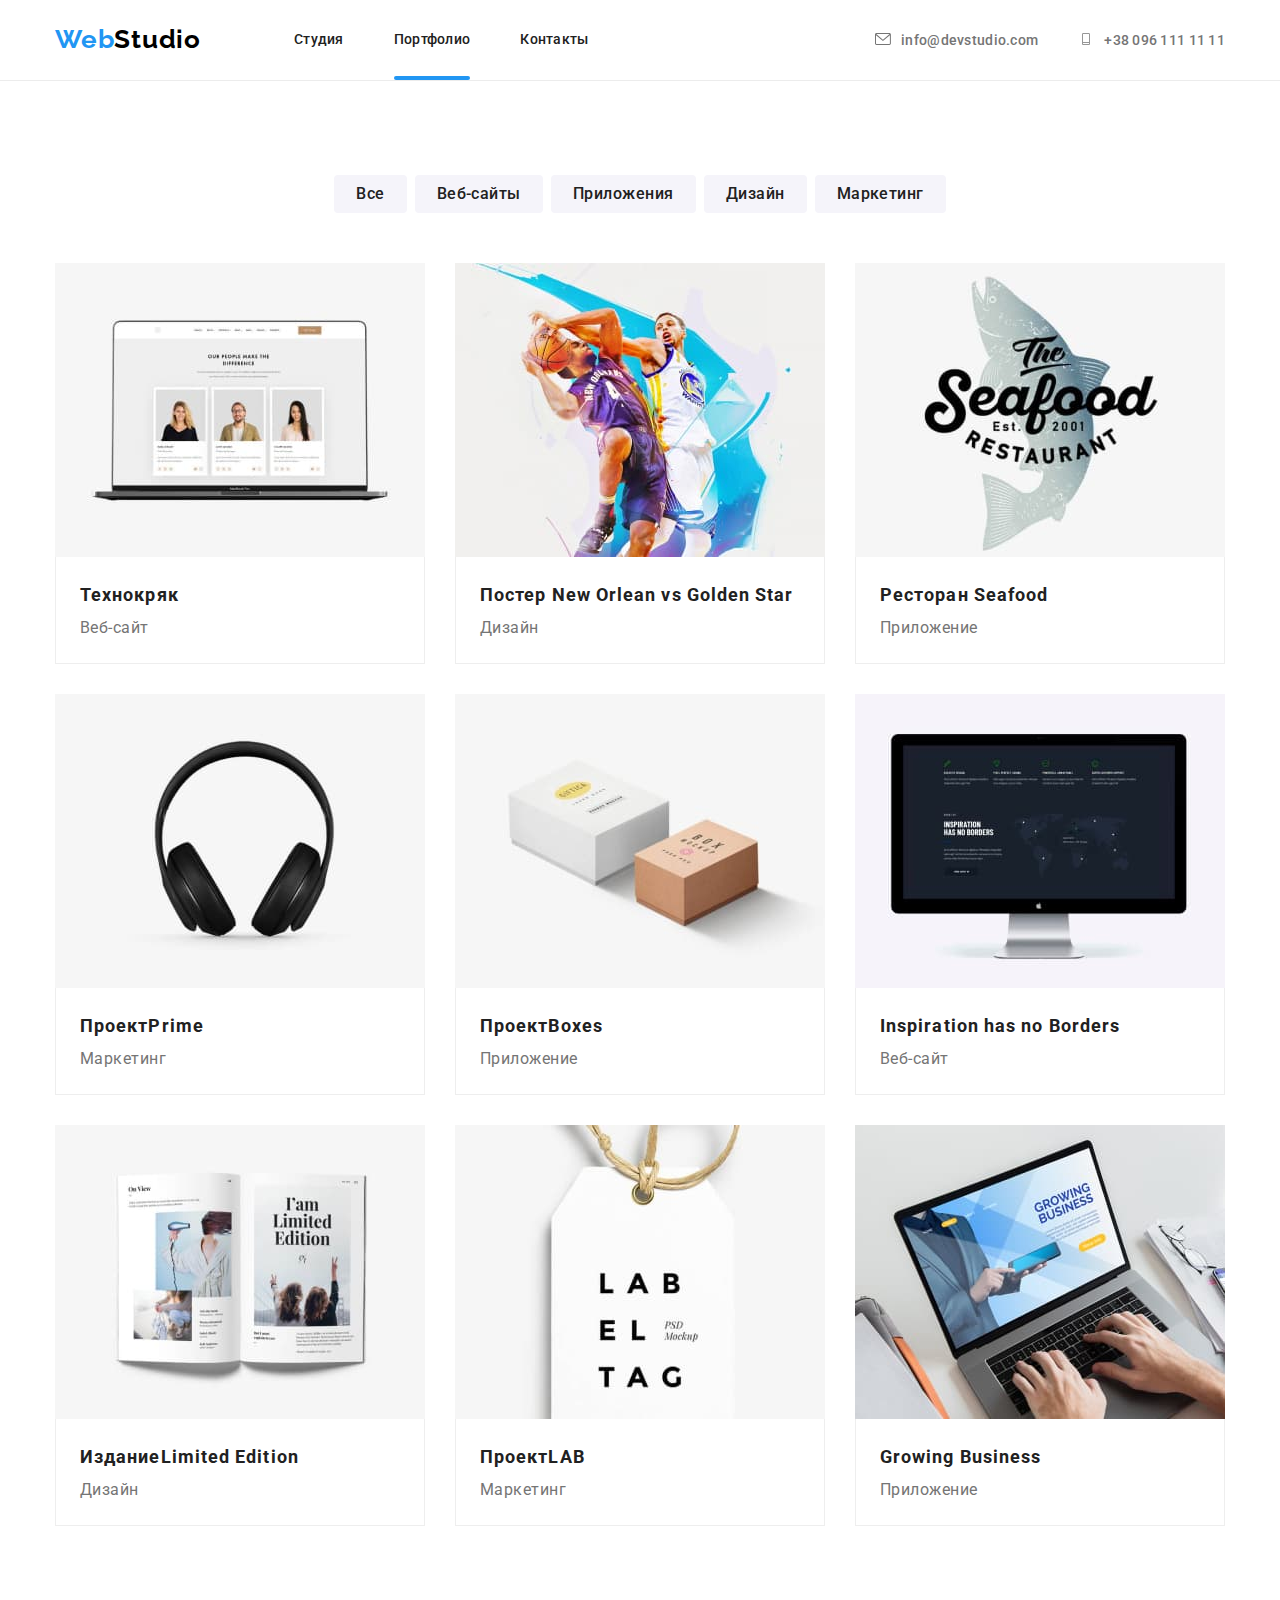
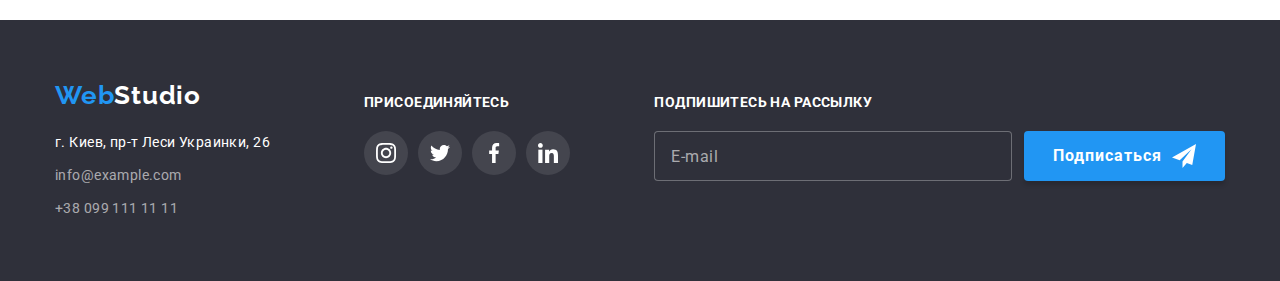
==== portfolio.html @ 61646935 "1" ====
<!DOCTYPE html>
<html lang="ru">

<head>
    <meta charset="UTF-8">
    <meta http-equiv="X-UA-Compatible" content="IE=edge">
    <meta name="viewport" content="width=device-width, initial-scale=1.0">
    <title>'portfolio'</title>
    <link rel="preconnect" href="https://fonts.googleapis.com">
    <link rel="preconnect" href="https://fonts.gstatic.com" crossorigin>
    <link
        href="https://fonts.googleapis.com/css2?family=Raleway:wght@700&family=Roboto:wght@400;500;700;900&display=swap"
        rel="stylesheet">
    <link rel="stylesheet" href="https://cdn.jsdelivr.net/npm/modern-normalize@1.1.0/modern-normalize.min.css">
    <link rel="stylesheet" href="./css/styles.css">
</head>

<body>
<header class="page-header ">
    <!-- верхняя строка навигации -->
    <div class="container page-header-container">
        <a class="link-logo link" href="index.html" lang="en">Web<span class="logo-part-theme-light">Studio</span>
        </a>

        <nav class="site-nav">
            <ul class="menu list">
                <li class="menu-item">
                    <a class="menu-link link" href="index.html">Студия</a>
                </li>
                <li class="menu-item portfolio">
                    <a class="menu-link link" href="portfolio.html">Портфолио</a>
                </li>
                <li class="menu-item">
                    <a class="menu-link link" href="#kontakt">Контакты</a>
                </li>

            </ul>
        </nav>

        <ul class="mail-tel list">
            <li class="mail-item">

                <a class="mail-link link" href="mailto:info@devstudio.com">
                    <svg class="mail-list_icon" width="16" height="12">
                        <use href="./image/vector/header/header_icons.svg#icon-mail">

                        </use>
                    </svg>info@devstudio.com
                </a>
            </li>
            <li class="tel-item">
                <a class="tel-link link" href="tel:+380961111111">
                    <svg class="tel-list_icon" width="16" height="12">
                        <use href="./image/vector/header/header_icons.svg#icon-tel">

                        </use>
                    </svg>+38 096 111 11 11

                </a>
            </li>
        </ul>
    </div>

</header>

<main>

    <section class="portfolio-uslugi">
        <div class="container">
            <h2 class="uslugi-text" hidden>Наши услуги</h2>

            <ul class="button-list list">
                <li class="button-item item">
                    <button class="portfolio-button" type="button">Все </button>
                </li>
                <li class="button-item item">
                    <button class="portfolio-button" type="button">Веб-сайты </button>
                </li>
                <li class="button-item item">
                    <button class="portfolio-button" type="button">Приложения </button>
                </li>
                <li class="button-item item">
                    <button class="portfolio-button" type="button">Дизайн </button>
                </li>
                <li class="button-item item">
                    <button class="portfolio-button" type="button">Маркетинг </button>
                </li>
            </ul>

            <ul class="uslugi-list list">
                <li class="uslugi-item item">
                    <div class="uslugi-box-bg">
                        <a href="#" class="uslugi-link link">
                            <div class="uslugi-box-overlay">
                                <img src="./image/projects/project1.jpg" alt="услуга-1" width="370" height="294" />
                            
                                <p class="uslugi-overlay">Ресурс предлагает комплексные предложения
                                    с разным уровнем функционала и сервисов. Все это позволит
                                    посетителю получить исчерпывающие сведения о компании или частном лице</p>
                            </div>
                            
                            <div class="uslugi-box">
                                <h3 class="uslugi-naime">Технокряк</h3>
                                <p class="uslugi-p">Веб-сайт</p>
                            </div>
                        </a>
                        
                    </div>
                </li>
                <li class="uslugi-item item">
                    <div class="uslugi-box-bg">
                        <a href="#" class="uslugi-link link">
                            <div class="uslugi-box-overlay">
                                <img src="./image/projects/project2.jpg" alt="услуга-2" width="370" height="294" />
                                <p class="uslugi-overlay">Ресурс предлагает комплексные предложения
                                    с разным уровнем функционала и сервисов. Все это позволит
                                    посетителю получить исчерпывающие сведения о компании или частном лице</p>
                            </div>
                            <div class="uslugi-box">
                                <h3 class="uslugi-naime">Постер <span lang="en">New Orlean vs Golden Star</span></h3>
                                <p class="uslugi-p">Дизайн</p>
                            </div>
                        </a>
                        
                    </div>
                </li>
                <li class="uslugi-item item">
                    <div class="uslugi-box-bg">
                        <a href="#" class="uslugi-link link">
                            <div class="uslugi-box-overlay">
                                <img src="./image/projects/project3.jpg" alt="услуга-3" width="370" height="294" />
                                <p class="uslugi-overlay">Ресурс предлагает комплексные предложения
                                    с разным уровнем функционала и сервисов. Все это позволит
                                    посетителю получить исчерпывающие сведения о компании или частном лице</p>
                            </div>
                            
                            <div class="uslugi-box">
                                <h3 class="uslugi-naime">Ресторан <span lang="en">Seafood</span></h3>
                                <p class="uslugi-p">Приложение</p>
                            </div>
                        </a>
                        
                    </div>
                    
                </li>
                <li class="uslugi-item item">
                    <div class="uslugi-box-bg">
                        <a href="#" class="uslugi-link link">
                            <div class="uslugi-box-overlay">
                                <img src="./image/projects/project4.jpg" alt="услуга-4" width="370" height="294" />
                                <p class="uslugi-overlay">Ресурс предлагает комплексные предложения
                                    с разным уровнем функционала и сервисов. Все это позволит
                                    посетителю получить исчерпывающие сведения о компании или частном лице</p>
                            </div>
                            
                            <div class="uslugi-box">
                                <h3 class="uslugi-naime">Проект<span lang="en">Prime</span></h3>
                                <p class="uslugi-p">Маркетинг</p>
                            </div>
                        </a>
                        
                    </div>
                    
                </li>
                <li class="uslugi-item item">
                    <div class="uslugi-box-bg">
                        <a href="#" class="uslugi-link link">
                            <div class="uslugi-box-overlay">
                                <img src="./image/projects/project5.jpg" alt="услуга-5" width="370" height="294" />
                                <p class="uslugi-overlay">Ресурс предлагает комплексные предложения
                                    с разным уровнем функционала и сервисов. Все это позволит
                                    посетителю получить исчерпывающие сведения о компании или частном лице</p>
                            </div>
                            
                            <div class="uslugi-box">
                                <h3 class="uslugi-naime">Проект<span lang="en">Boxes</span></h3>
                                <p class="uslugi-p">Приложение</p>
                            </div>
                        </a>
                        
                    </div>
                </li>
                <li class="uslugi-item item">
                    <div class="uslugi-box-bg">
                        <a href="#" class="uslugi-link link">
                            <div class="uslugi-box-overlay">
                                <img src="./image/projects/project6.jpg" alt="услуга-6" width="370" height="294" />
                                <p class="uslugi-overlay">Ресурс предлагает комплексные предложения
                                    с разным уровнем функционала и сервисов. Все это позволит
                                    посетителю получить исчерпывающие сведения о компании или частном лице</p>
                            </div>
                            
                            <div class="uslugi-box">
                                <h3 class="uslugi-naime" lang="en">Inspiration has no Borders</h3>
                                <p class="uslugi-p">Веб-сайт</p>
                            </div>
                        </a>
                        
                    </div>
                </li>
                <li class="uslugi-item item">
                    <div class="uslugi-box-bg">
                        <a href="#" class="uslugi-link link">
                            <div class="uslugi-box-overlay">
                                <img src="./image/projects/project7.jpg" alt="услуга-7" width="370" height="294" />
                                <p class="uslugi-overlay">Ресурс предлагает комплексные предложения
                                    с разным уровнем функционала и сервисов. Все это позволит
                                    посетителю получить исчерпывающие сведения о компании или частном лице</p>
                            </div>
                            
                            <div class="uslugi-box">
                                <h3 class="uslugi-naime">Издание<span lang="en">Limited Edition</span></h3>
                                <p class="uslugi-p">Дизайн</p>
                            </div>
                        </a>
                       
                    </div>
                </li>
                <li class="uslugi-item item">
                    <div class="uslugi-box-bg">
                        <a href="#" class="uslugi-link link">
                            <div class="uslugi-box-overlay">
                                <img src="./image/projects/project8.jpg" alt="услуга-8" width="370" height="294" />
                                <p class="uslugi-overlay">Ресурс предлагает комплексные предложения
                                    с разным уровнем функционала и сервисов. Все это позволит
                                    посетителю получить исчерпывающие сведения о компании или частном лице</p>
                            </div>
                            
                            <div class="uslugi-box">
                                <h3 class="uslugi-naime">Проект<span lang="en">LAB</span></h3>
                                <p class="uslugi-p">Маркетинг</p>
                            </div>
                        </a>
                       
                    </div>
                </li>
                <li class="uslugi-item item">
                    <div class="uslugi-box-bg">
                        <a href="#" class="uslugi-link link">
                            <div class="uslugi-box-overlay">
                                <img src="./image/projects/project9.jpg" alt="услуга-9" width="370" height="294" />
                                <p class="uslugi-overlay">Ресурс предлагает комплексные предложения
                                    с разным уровнем функционала и сервисов. Все это позволит
                                    посетителю получить исчерпывающие сведения о компании или частном лице</p>
                            </div>
                            
                            <div class="uslugi-box">
                                <h3 class="uslugi-naime" lang="en">Growing Business</h3>
                                <p class="uslugi-p">Приложение</p>
                            </div>
                        </a>
                      
                    </div>
                </li>
            </ul>
        </div>
        
   </section>

</main>

<footer class="futer-section">
    <!-- contacts  -->
    <div class="contacts container">
        <div class="social-futer">
            <a class="link-logo link" href="index.html" lang="en">Web<span class="logo-part-theme-dark">Studio</span>
            </a>
            <address class="adres">
                <ul class="adres-list list">
                    <li class="adres-item item">
                        <a class="adres-link link" href="https://goo.gl/maps/ByAWiEw1iEHWPzxS7" target="_blank"
                            rel="noopener noreferrer">г. Киев, пр-т Леси Украинки, 26
                        </a>
                    </li>
                    <li class="adres-item item">
                        <a class="adres-mail link" href="mailto:info@example.com">info@example.com</a>
                    </li>
                    <li class="adres-item item">
                        <a class="adres-tel link" href="tel:+380991111111">+38 099 111 11 11</a>
                    </li>
                </ul>

            </address>
        </div>
        <div class="social-futer">
            <h3 class="social-futer-h3">Присоединяйтесь</h3>
            <ul class="social-list list">
                <li class="social-item item">
                    <a href="#" class="social-futer-list-item-link">
                        <svg class="social-futer-list_icon" width="20" height="20">
                            <use href="./image/vector/social_links/symbol-defs.svg#icon-instagram">
                            </use>
                        </svg>
                    </a>
                </li>
                <li class="social-item item">
                    <a href="#" class="social-futer-list-item-link">
                        <svg class="social-futer-list_icon" width="20" height="20">
                            <use href="./image/vector/social_links/symbol-defs.svg#icon-twitter">
                            </use>
                        </svg>
                    </a>
                </li>
                <li class="social-item item">
                    <a href="#" class="social-futer-list-item-link">
                        <svg class="social-futer-list_icon" width="20" height="20">
                            <use href="./image/vector/social_links/symbol-defs.svg#icon-facebook">
                            </use>
                        </svg>
                    </a>
                </li>
                <li class="social-item item">
                    <a href="#" class="social-futer-list-item-link">
                        <svg class="social-futer-list_icon" width="20" height="20">
                            <use href="./image/vector/social_links/symbol-defs.svg#icon-linkedin">
                            </use>
                        </svg>
                    </a>
                </li>
            </ul>
        </div>
        <div class="social-futer">
            <h3 class="social-futer-h3">Подпишитесь на рассылку</h3>
            <form class="subskrib-form">
                <label class="subskrib-form-field">
                    <span class="subskrib-form-input-wrapper">
                        <input type="email" name="user_mail" class="subskrib-form-input" required
                            placeholder="E-mail" />
                    </span>
                </label>
                <button class="subskrib-form-submit" type="submit">Подписаться
                    <svg class="subskrib-form-input-icon" width="24" height="24">
                        <use href="./image/vector/form/form_icon.svg#icon-telegram">
                        </use>
                    </svg>
                </button>

            </form>

        </div>

    </div>
</footer>

</body>
</html>
---- css/styles.css ----
/* sbros stilej */
:root {
    --primary-font: 'Roboto', sans-serif;
    --secondary-font: 'Raleway', sans-serif;
    --primary-text-color-theme-dark: #ffffff;
    --primary-text-color-theme-light: #212121;
    --primary-text-title-color-theme-light: #757575;
    --secondary-text-color-theme-dark: #ffffff;
    --secondary-text-color-theme-light: #000000;
    --accent-color: #2196F3;
    --accent-color-submit: #188CE8;
    --trnsition-dur-and-func: 250ms cubic-bezier(0.4, 0, 0.2, 1)
}
h1,
h2,
h3,
h4,
p {
    margin-top: 0;
    margin-bottom: 0;
}

ul,
ol {
    margin-top: 0;
    margin-bottom: 0;
    padding-left: 0;
}

img {
    display: block;
}

button {
    cursor: pointer;
    border: 0px;
}
.list { 
    list-style: none;
}
.link {
    text-decoration: none;
}
/* stili shriftov */
body {
    font-family: var(--primary-font);
    
}
.container{
    width: 1200px;
    margin-left: auto;
    margin-right: auto;
    padding-left: 15px;
    padding-right: 15px; 

}
.page-header-container,
/* .menu, */
.mail-tel,
.section2-list,
.section3-list,
.section4-list,
.section5-list,
.button-list,
.uslugi-list{
    display: flex;
    align-items: center;
}
.menu{
    display: flex;
    width: 294px;
    height: 80px;
    padding-top: 32px;
}
.mail-tel{
    margin-left: auto;
}
.menu-item:not(:last-child){
    margin-right: 50px;
}
.mail-item:not(:last-child){
    margin-right: 40px;
}
.section2-item:not(:last-child), 
.section3-item:not(:last-child),
.section4-item:not(:last-child),
.section5-item:not(:last-child){
    margin-right: 30px;
}
.section2-item{
    width: 270px; 
}
.section3-item{
    position: relative;
}
.section4-item{
    background: #FFFFFF;
    box-shadow: 0px 1px 3px rgba(0, 0, 0, 0.12),
     0px 1px 1px rgba(0, 0, 0, 0.14),
      0px 2px 1px rgba(0, 0, 0, 0.2);
    border-radius: 0px 0px 4px 4px;
}
.page-header{
    border-bottom: 1px solid #ECECEC;
    background:#FFFFFF;
}
.section1{
    padding-top: 200px;
    padding-bottom: 200px;
    background: #2F303A;
    background-image: linear-gradient(rgba(47, 48, 58, 0.4),
     rgba(47, 48, 58, 0.4)), url("../image/section1/bak.jpg");
    background-repeat: no-repeat;
    background-size: cover;

}

.section2, .section4,
 .section5 {
    padding-top: 94px;
    padding-bottom: 94px;
}
.section3{
    padding-bottom: 94px;
}

.section4{
    background-color: #F5F4FA;
}

.futer-section{
    background-color: #2F303A;
    padding-top: 60px;
    padding-bottom: 60px;
}
.visually-hidden{
    position: absolute;
    width: 1px;
    height: 1px;
    margin: -1px;
    padding: 0;
    overflow: hidden;
    border: 0;
    clip: rect(0 0 0 0);
}



/* components */

.link-logo {
    font-family: var(--secondary-font);
    font-weight: 700;
    font-size: 26px;
    line-height: 1.19;
         
    letter-spacing: 0.03em;   
     color: var(--accent-color);
    margin-right: 93px;
    margin-top: 24px;
    margin-bottom: 25px; 
}
.logo-part-theme-dark {
    font-family: var(--secondary-font);
    font-weight: 700;
     font-size: 26px;
    line-height: 1.19;
    
    letter-spacing: 0.03em; 
    color: var(--secondary-text-color-theme-dark);
}
.logo-part-theme-light {
    font-family: var(--secondary-font);
    font-weight: 700;
    font-size: 26px;
    line-height: 1.19;
    
    letter-spacing: 0.03em;
    color: var(--secondary-text-color-theme-light);
}
.menu-link {
   
    font-weight: 500;
    font-size: 14px;
    line-height: 1.14;
    letter-spacing: 0.02em;
    padding-bottom: 28px;
    color: var(--primary-text-color-theme-light);
    transition: color var(--trnsition-dur-and-func);
}
.menu-item{
    display: flex;
    flex-direction: column;
}
.studia::after,
.portfolio::after {
    content: "";

    width: auto;
    height: 4px;
    border-radius: 2px;
    background-color:var(--accent-color);
}


.menu-link:hover,
.menu-link:focus,
.mail-link:hover,
.mail-link:focus,
.tel-link:hover,
.tel-link:focus,
.adres-link:hover,
.adres-link:focus,
.adres-mail:hover,
.adres-tel:hover,
.adres-mail:focus,
.adres-tel:focus {
    
    color: var(--accent-color);
}
.mail-link, .tel-link {
    
    font-weight: 500;
    font-size: 14px;
    line-height: 1.14;
    letter-spacing: 0.02em;
    
    color: var(--primary-text-title-color-theme-light);
    transition: color var(--trnsition-dur-and-func);
}

.mail-link:hover .mail-list_icon,
.mail-link:focus .mail-list_icon,
.tel-link:hover .tel-list_icon,
.tel-link:focus .tel-list_icon{
    
    fill: var(--accent-color);
}


.section1-text {
    
    width: 696px;
    
    margin-left: auto;
    margin-right: auto;
    font-weight: 900;
    font-size: 44px;
    line-height: 1.36;
    
    text-align: center;
    letter-spacing: 0.06em;
    text-transform: uppercase;
    color: var(--primary-text-color-theme-dark);
       
}
.section1-button {
    padding-top: 10px;
    padding-bottom: 10px;
    padding-left: 32px;
    padding-right: 32px;
    margin-top: 30px;
    margin-left: auto;
    margin-right: auto;
    
    font-weight: 700;
    font-size: 16px;
    line-height: 1.88;
       
    display: flex; 
    align-items: center;
    text-align: center;
    letter-spacing: 0.06em;
    box-shadow: 0px 4px 4px rgba(0, 0, 0, 0.15);
    border-radius: 4px;
    
    background-color: var(--accent-color);
    color: var(--primary-text-color-theme-dark);
    transition: color var(--trnsition-dur-and-func),
        background-color var(--trnsition-dur-and-func);
}
.section1-button:hover,
.section1-button:focus {
    
    background-color:#188CE8;
    color: var(--primary-text-color-theme-dark);
} 


.section2-h3 {
    font-weight: 700;
    font-size: 14px;
    line-height: 1.14;
    letter-spacing: 0.03em;
    text-transform: uppercase;
    padding-top: 30px;
     color: var(--primary-text-color-theme-light);
}
.section2-p {
    padding-top: 10px;
    font-weight: 400;
    font-size: 14px;
    line-height: 1.71;

    letter-spacing: 0.03em;

    color: var(--primary-text-title-color-theme-light);
}

.section3-text,
.section4-text, 
.section5-text {
    margin-bottom: 50px;      
    font-weight: 700;
    font-size: 36px;
    line-height: 1.16;
    text-align: center;
    letter-spacing: 0.03em;
    
    color: var(--primary-text-color-theme-light);
}
.section3-item-text{
    width: 370px;
    height: 70px;
    position: absolute;
    bottom: 0;
    left: 0;
    font-weight: 700;
    font-size: 14px;
    line-height: 1.14;
    letter-spacing: 0.03em;
    text-transform: uppercase;
    text-align: center;
    padding-top: 27px;
    color: var(--primary-text-color-theme-dark);
    background: rgba(47, 48, 58, 0.8);

}
.section4-naime {
   
    margin-bottom: 10px;
    font-weight: 500;
    font-size: 16px;
    line-height: 1.18;

    text-align: center;
    letter-spacing: 0.03em;

     color: var(--primary-text-color-theme-light);
}
.section4-p {
    margin-bottom: 16px;
    font-weight: 400;
    font-size: 16px;
    line-height: 1.18;

    text-align: center;
    letter-spacing: 0.03em;

    color: var(--primary-text-title-color-theme-light);
}
 .command-box{
    padding-top: 30px;
    padding-bottom: 30px;
 }

 .contacts {
    display: flex;
    justify-content: left;
 }

.adres-link {
   
    font-style: normal;
    font-weight: 400;
    font-size: 14px;
    line-height: 1.71;
    
    letter-spacing: 0.03em;
    
    color: var(--primary-text-color-theme-dark);
    transition: color var(--trnsition-dur-and-func);
}
.adres-list{
    margin-top: 20px;
}
.adres-mail, .adres-tel {

    font-style: normal;
    font-weight: 400;
    font-size: 14px;
    line-height: 1.71;

    letter-spacing: 0.03em;

    color: rgba(255, 255, 255, 0.6);
    transition: color var(--trnsition-dur-and-func);
}
.adres-item:not(:last-child){
    margin-bottom: 9px;
}
.social-futer-h3{
    font-weight: 700;
    font-size: 14px;
    line-height: 1.14;
    letter-spacing: 0.03em;
    text-transform: uppercase;
    padding-top: 15px;
    padding-bottom: 20px;
    color: var(--primary-text-color-theme-dark);
}
.social-futer:first-child {
    margin-right: 70px;
}
.social-futer:last-child {
    margin-left: auto;
}

/* portfolio */

.portfolio-uslugi{
    background-color: #FFFFFF;
    padding-top: 94px;
    padding-bottom: 94px;
}

.portfolio-button {
    font-weight: 500;
    font-size: 16px;
    line-height: 1.62;
    text-align: center;
    letter-spacing: 0.03em;
    border-radius: 4px;   
    padding-top: 6px;
    padding-bottom: 6px;
    padding-left: 22px;
    padding-right: 22px;
    background: #F5F4FA;
    color: var(--primary-text-color-theme-light);
    transition: color var(--trnsition-dur-and-func),
    background var(--trnsition-dur-and-func),
    box-shadow var(--trnsition-dur-and-func);
}

.portfolio-button:focus,
.portfolio-button:hover {
    
    color: var(--primary-text-color-theme-dark);
    background: var(--accent-color);
    box-shadow: 0px 3px 1px rgba(0, 0, 0, 0.1), 
    0px 1px 2px rgba(0, 0, 0, 0.08), 
    0px 2px 2px rgba(0, 0, 0, 0.12);
}
.button-list{
    justify-content: center;
    margin-bottom: 50px;
}

.button-item:not(:last-child){
    padding-right: 8px;
}
.uslugi-box{
    border-left: 1px solid #EEEEEE;
    border-right: 1px solid #EEEEEE;
    border-bottom: 1px solid #EEEEEE;
    padding-top: 20px;
    padding-bottom: 20px;
    padding-left: 24px;
    padding-right: 24px;
}
.uslugi-box-bg{
    transition: box-shadow var(--trnsition-dur-and-func);
    width: 370px;
}
.uslugi-box-bg:hover,
.uslugi-box-bg:focus {
    
    box-shadow: 0px 1px 1px rgba(0, 0, 0, 0.12),
    0px 4px 4px rgba(0, 0, 0, 0.06), 
    1px 4px 6px rgba(0, 0, 0, 0.16);
}
.uslugi-list{
    flex-wrap: wrap;
    flex-basis: calc((100%-2*30px)/3);
    gap: 30px;
}
.uslugi-naime {
    font-weight: 700;
    font-size: 18px;
    line-height: 2.0;
    
    letter-spacing: 0.06em;
    
    color: var(--primary-text-color-theme-light);
}
.uslugi-p {
    font-weight: 400;
    font-size: 16px;
    line-height: 1.88;
    
    letter-spacing: 0.03em;
    
    color: var(--primary-text-title-color-theme-light);
}
.uslugi-box-overlay{
    position: relative;
    overflow: hidden;
}
.uslugi-overlay{
    position: absolute;
    top: 0;
    left: 0;  
    width: 100%;
    height: 100%;
    overflow: auto;
    transform: translate(0,100%);
    transition: transform var(--trnsition-dur-and-func);

    padding-top: 63px;
    padding-bottom: 63px;
    padding-left: 24px;
    padding-right: 24px;
    font-weight: 400;
    font-size: 18px;
    line-height: 1.56;

    letter-spacing: 0.03em;

    color: var(--primary-text-color-theme-dark);
    background-color: rgba(33, 150, 243, 0.9);
}
.uslugi-link:hover .uslugi-overlay,
.uslugi-link:focus .uslugi-overlay{
    transform: translate(0,0);
}


/* svg */

.social-list{
    display: flex;
    justify-content: space-between;
    width: 206px;
    margin: 0 auto;
}
.social-list-item-link{
    display: flex;
    justify-content: center;
    align-items: center;

    width: 44px;
    height: 44px;
    border-radius: 50%;
    background-color: #ffffff;
    transition: background-color var(--trnsition-dur-and-func);
}
.social-futer-list-item-link{
    display: flex;
    justify-content: center;
    align-items: center;

    width: 44px;
    height: 44px;
    border-radius: 50%;
    background-color: rgba(255, 255, 255, 0.1);
    transition: background-color var(--trnsition-dur-and-func);
}
.social-futer-list_icon{
    fill: #ffffff;
}

.section2-list-item-link{
    display: flex;
    justify-content: center;
    align-items: center;

    /* width: 170px; */
    height: 120px;
    border-radius: 4px;
    background-color: #F5F4FA
}
.section5-list-item-link{
    display: flex;
    justify-content: center;
    align-items: center;
    
    width: 170px;
    height: 92px;
    border: 1px solid #AFB1B8;
    border-radius: 4px;
    background-color: #ffffff;
    transition: border var(--trnsition-dur-and-func);
}
.mail-list_icon, 
.tel-list_icon{
    transition: fill var(--trnsition-dur-and-func);
    fill: #757575;
    margin-right: 10px;
}
.social-list_icon,
 .section5-list_icon{
    transition: fill var(--trnsition-dur-and-func);
    fill: #afb1b8;
}
.social-futer-list-item-link:hover,
.social-futer-list-item-link:focus,
.social-list-item-link:hover,
.social-list-item-link:focus{
    
    background-color: var(--accent-color);
}
.social-list-item-link:hover .social-list_icon,
.social-list-item-link:focus .social-list_icon {
    
    fill: #ffffff;

}
.section5-list-item-link:hover,
.section5-list-item-link:focus {
    
    border: 1px solid #2196F3;
    border-radius: 4px;
}
.section5-list-item-link:hover .section5-list_icon,
.section5-list-item-link:focus .section5-list_icon {
    
    fill: var(--accent-color);

}

/* modal window */

.backdrop{
    position: fixed;
    top: 0;
    left: 0;
    width: 100%;
    height: 100%;
    background-color: rgba(0, 0, 0, 0.2);
    transition: transform var(--trnsition-dur-and-func),
    opacity var(--trnsition-dur-and-func);
}
.backdrop.is-hidden {
    opacity: 0;
    pointer-events: none;
    top: 0;
    left: 0;
    width: 100%;
    height: 100%;
    overflow: auto;
    transform: translate(0, 100%);
    transition: transform var(--trnsition-dur-and-func),
    opacity var(--trnsition-dur-and-func);
}
.modal{
    position: absolute;
    top: 50%;
    left: 50%;
    transform: translate(-50%,-50%);
    
    background-color: #FFFFFF;
    padding: 40px;
    height: 581px;
    width: 528px;
    /* box-shadow: 0px 1px 3px rgba(0, 0, 0, 0.12),
     0px 1px 1px rgba(0, 0, 0, 0.14),
     0px 2px 1px rgba(0, 0, 0, 0.2); */
    border-radius: 4px;
}
.backdrop-button{
    position: absolute;
    top: 8px;
    right: 8px;
    outline: none;
    display: flex;
    justify-content: center;
    align-items: center;
    height: 30px;
    width: 30px;
    border-radius: 50%;
    background-color: transparent;
    border: 1px solid rgba(0, 0, 0, 0.1);
    box-shadow: 0px 1px 3px rgba(0, 0, 0, 0.12),
     0px 1px 1px rgba(0, 0, 0, 0.14),
      0px 2px 1px rgba(0, 0, 0, 0.2);
    padding: 0;
}

.backdrop-button:hover .modal-close-icon,
.backdrop-button:focus .modal-close-icon{
    fill: var(--accent-color);
    
}
.modal-close-icon{
    transition: fill var(--trnsition-dur-and-func);
    fill:#000000
}
 




/* == forma zakaza uslug == */
.modal-form-p{

    font-weight: 700;
    font-size: 20px;
    line-height: 1.15;
    text-align: center;
    letter-spacing: 0.03em;
    margin-bottom: 12px;
    color: var(--primary-text-color-theme-light);
}
.modal-form{
display: flex;
flex-direction: column;
}
.modal-form-field{
    margin-bottom: 10px;
}
.modal-form-input{

    width: 100%;
    height: 40px;
    border: 1px solid rgba(33, 33, 33, 0.2);
    border-radius: 4px;
    padding-left: 42px;
    transition: border-color var(--trnsition-dur-and-func);
    
}
.modal-form-input:focus,
.modal-form-input-comment:focus {
    outline: none;
    border-color: var(--accent-color);
    

}
.modal-form-input:focus + .modal-form-input-icon{
    fill: var(--accent-color);
}
.modal-form-input-text{
    display: block;
    font-weight: 400;
    font-size: 12px;
    line-height: 1.17;
    letter-spacing: 0.01em;
    margin-bottom: 4px;
    color: #757575;
}
.modal-form-input-wrapper{
    display: block;
    position: relative;
}
.modal-form-input-comment{
    resize: none;
    display: block;
    font-family: var(--primary-font);
    font-weight: 400;
    font-size: 14px;
    line-height: 1.14;
    letter-spacing: 0.01em;
    
    width: 100%;
    height: 120px;
    padding: 12px 16px;
    border: 1px solid rgba(33, 33, 33, 0.2);
    border-radius: 4px;
    transition: border-color var(--trnsition-dur-and-func);
}
.modal-form-input-comment::placeholder{
    color: rgba(117, 117, 117, 0.5);
}

.modal-form-input-icon{
    position: absolute;
    top: 50%;
    left: 12px;
    transform: translateY(-50%);
    display: block;
    width: 18px;
    height: 18px;
    transition: fill var(--trnsition-dur-and-func);
    fill: #212121;
}
.modal-form-submit {
    padding-top: 10px;
    padding-bottom: 10px;
    padding-left: 55px;
    padding-right: 55px;
    margin-top: 30px;
    margin-left: auto;
    margin-right: auto;

    font-weight: 700;
    font-size: 16px;
    line-height: 1.88;

    display: flex;
    align-items: center;
    text-align: center;
    letter-spacing: 0.06em;
    box-shadow: 0px 4px 4px rgba(0, 0, 0, 0.15);
    border-radius: 4px;

    background-color: var(--accent-color);
    color: var(--primary-text-color-theme-dark);
    transition: color var(--trnsition-dur-and-func),
    background-color var(--trnsition-dur-and-func);
}
.modal-form-submit:hover,
.modal-form-submit:focus{
    background-color: var(--accent-color-submit);

}
.modal-form-check-desc{
    display: flex;
    align-items: center;
    margin-right: auto;
    margin-left: auto;
    font-weight: 400;
    font-size: 14px;
    line-height: 1.71;
   
    letter-spacing: 0.03em;

    color: #757575;
}
.modal-form-check-desc::before{
    display: block;
    
    width: 16px;
    height: 15px;
    border: 2px solid #212121;
    border-radius: 2px;
    content: " ";
    cursor: pointer;
    margin-right: 7px;
 
}
.modal-form-check:checked + .modal-form-check-desc::before{
    border: 2px solid var(--accent-color);
    border-radius: 2px;
    background-color: var(--accent-color);
    background-image: url(../image/vector/form/v.svg);
    background-size: 12px 9px;
    background-repeat: no-repeat;
    background-position: center center;
}
.modal-form-check:focus + .modal-form-check-desc::before {
   
    border: 2px solid var(--accent-color);
    border-radius: 2px;
}

/* форма подписки */

.subskrib-form{
    display: flex;
}
.subskrib-form-field{
    margin-right: 12px;
}
.subskrib-form-input{
    font-family: var(--primary-font);
    font-weight: 400;
    font-size: 16px;
    line-height: 1.25;

    /* display: flex;
    align-items: center; */
    letter-spacing: 0.03em;

    width: 358px;
    height: 50px;
    padding: 12px 16px;
    border: 1px solid rgba(255, 255, 255, 0.3);
    /* filter: drop-shadow(0px 4px 4px rgba(0, 0, 0, 0.15)); */
    border-radius: 4px;
    background-color: #2F303A;
}
.subskrib-form-input::placeholder{
    color: rgba(255, 255, 255, 0.6);
}
.subskrib-form-input-wrapper{
    display: flex;
    position: relative;
}
.subskrib-form-submit{
    padding-top: 10px;
    padding-bottom: 10px;
    padding-left: 29px;
    padding-right: 29px;
   
    font-weight: 700;
    font-size: 16px;
    line-height: 1.88;

    display: flex;
    align-items: center; 
    text-align: center;
    letter-spacing: 0.06em;
    box-shadow: 0px 4px 4px rgba(0, 0, 0, 0.15);
    border-radius: 4px;

    background-color: var(--accent-color);
    color: var(--primary-text-color-theme-dark);
    /* transition: color var(--trnsition-dur-and-func),
    background-color var(--trnsition-dur-and-func); */
}
.subskrib-form-input-icon{
    margin-left: 10px;
    fill: #FFFFFF;
}
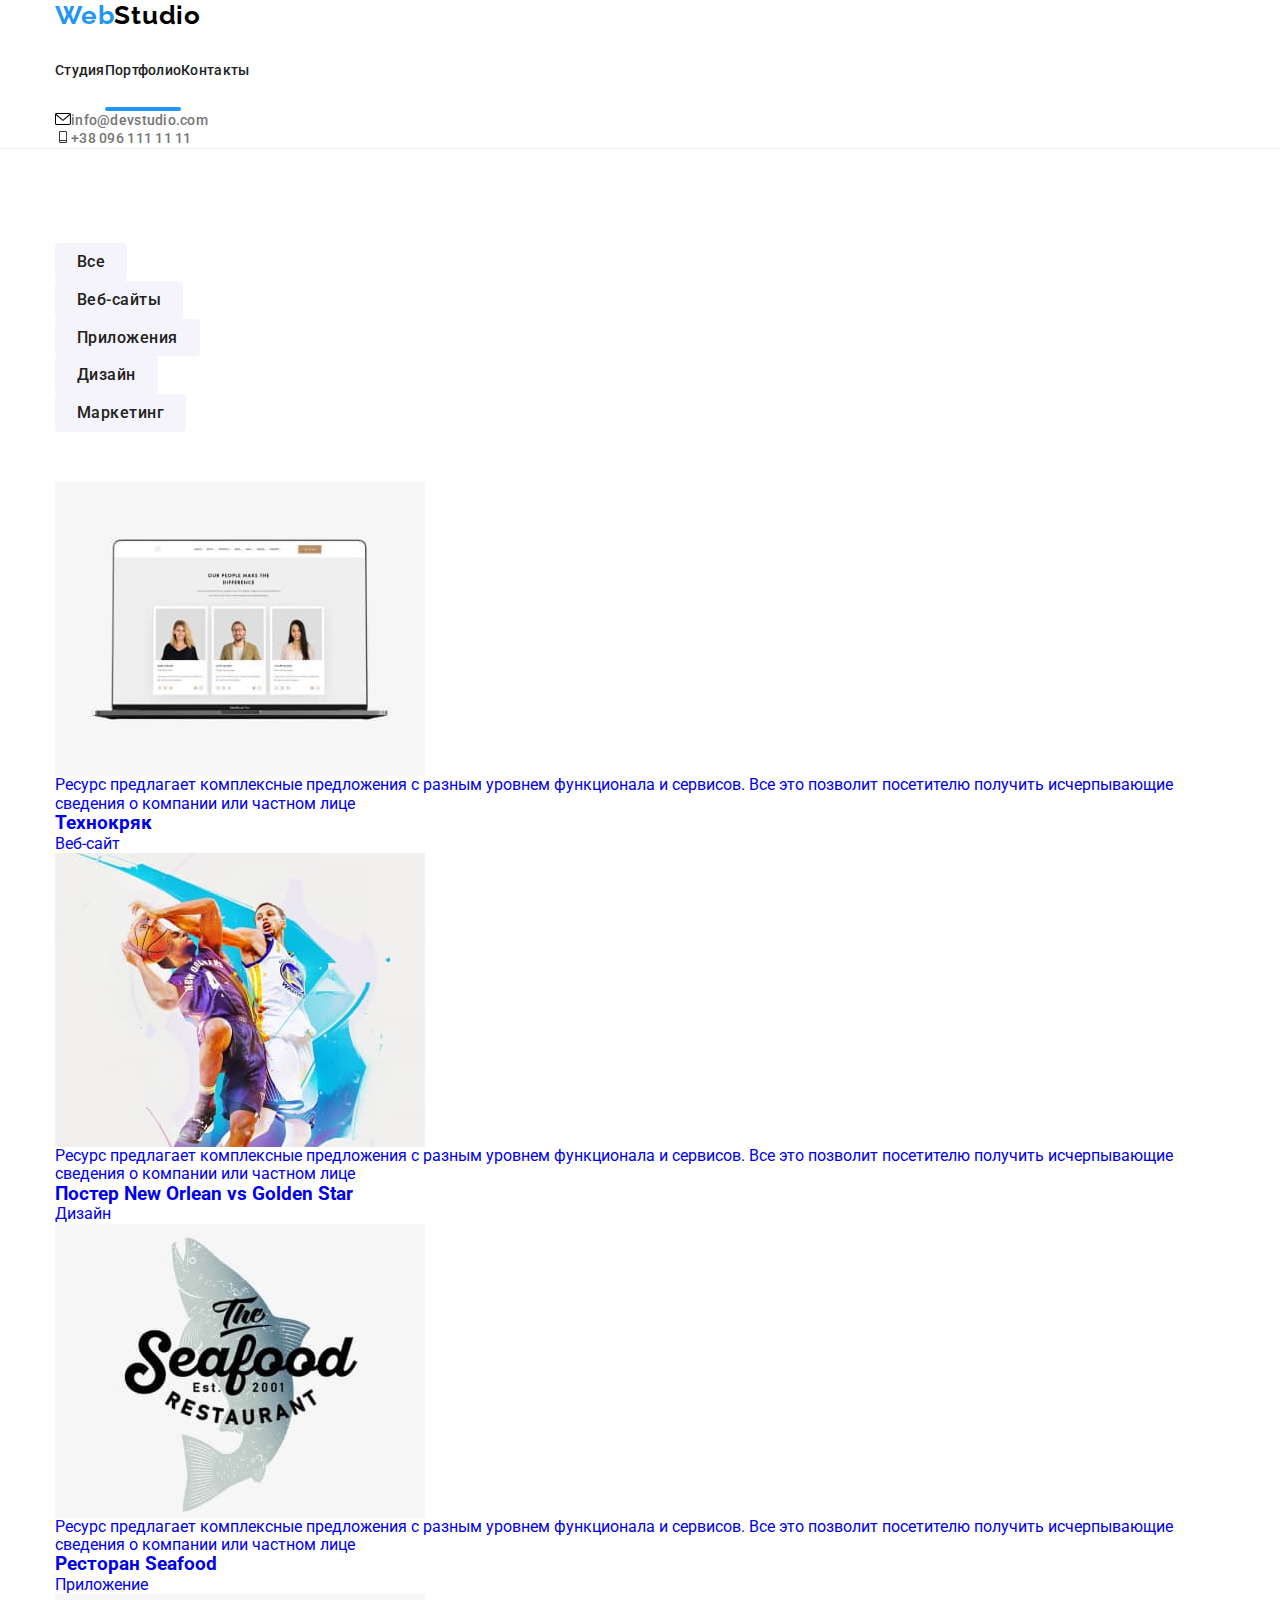
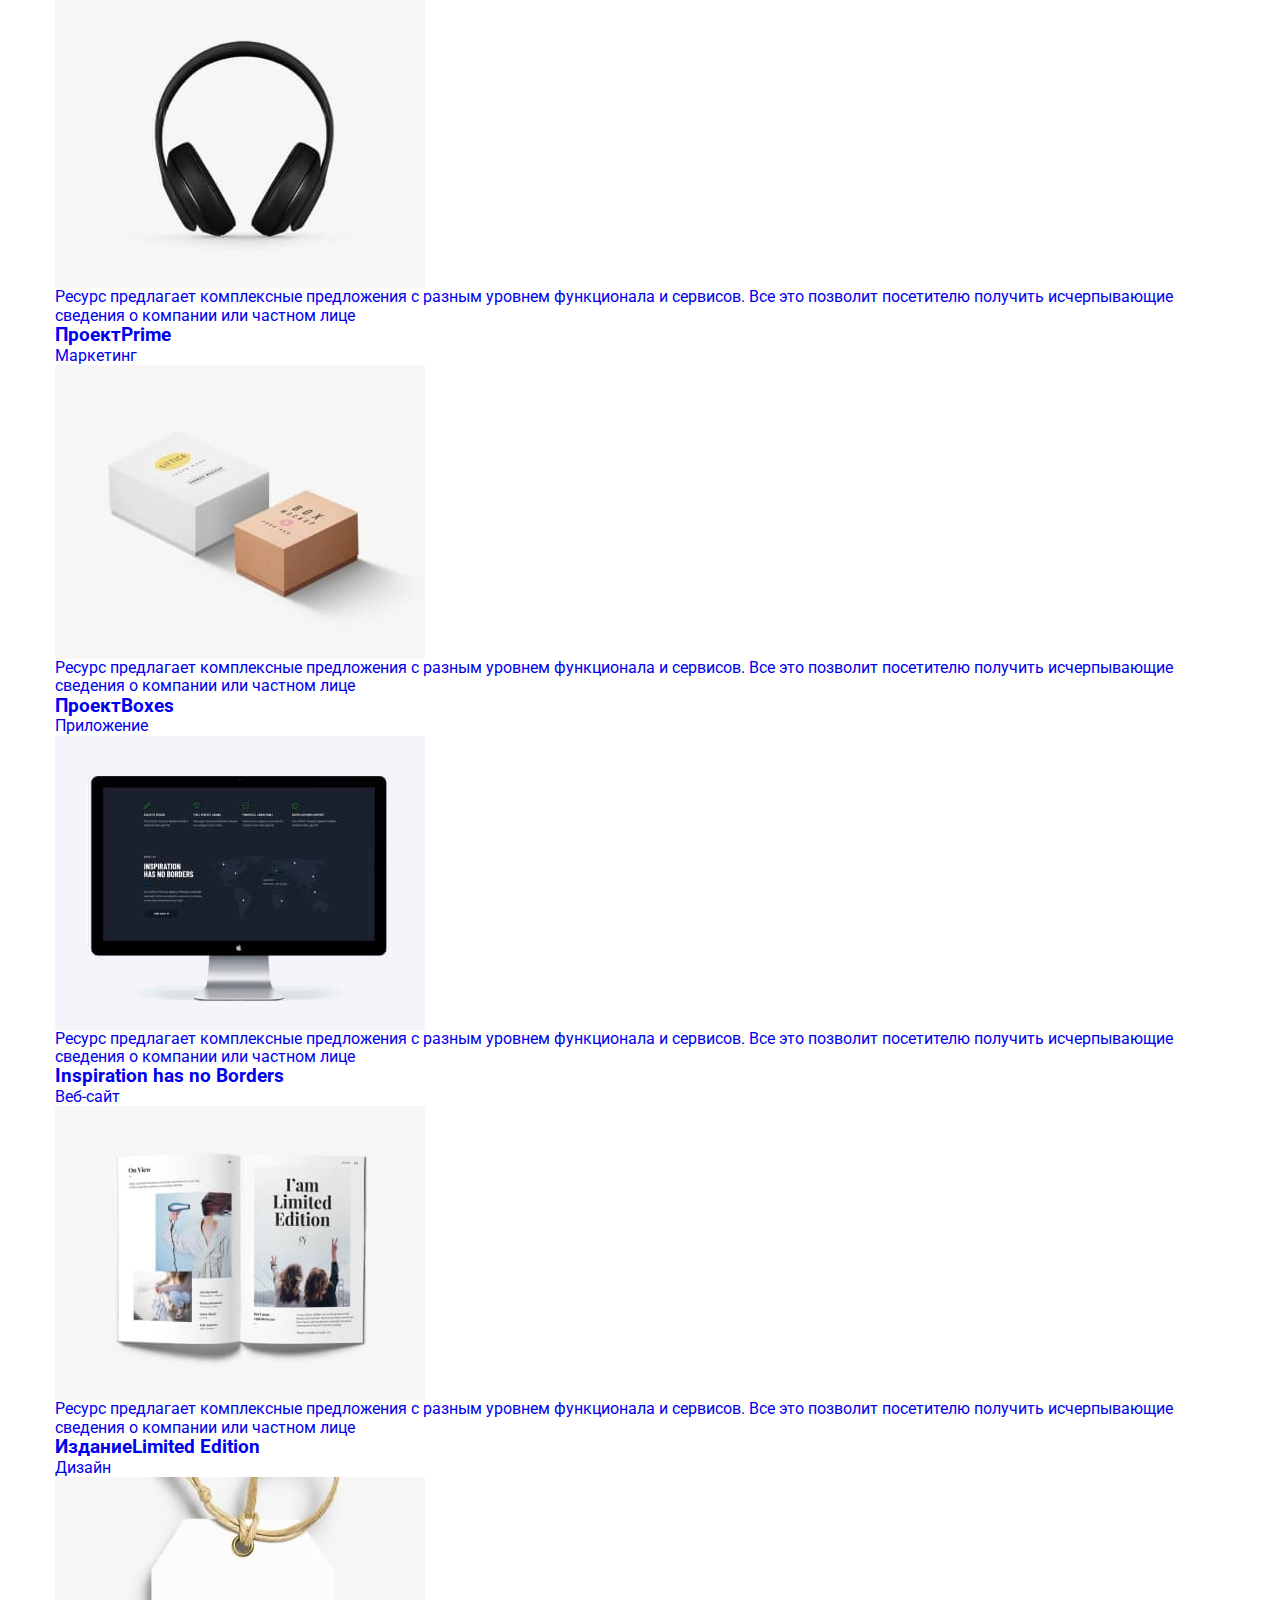
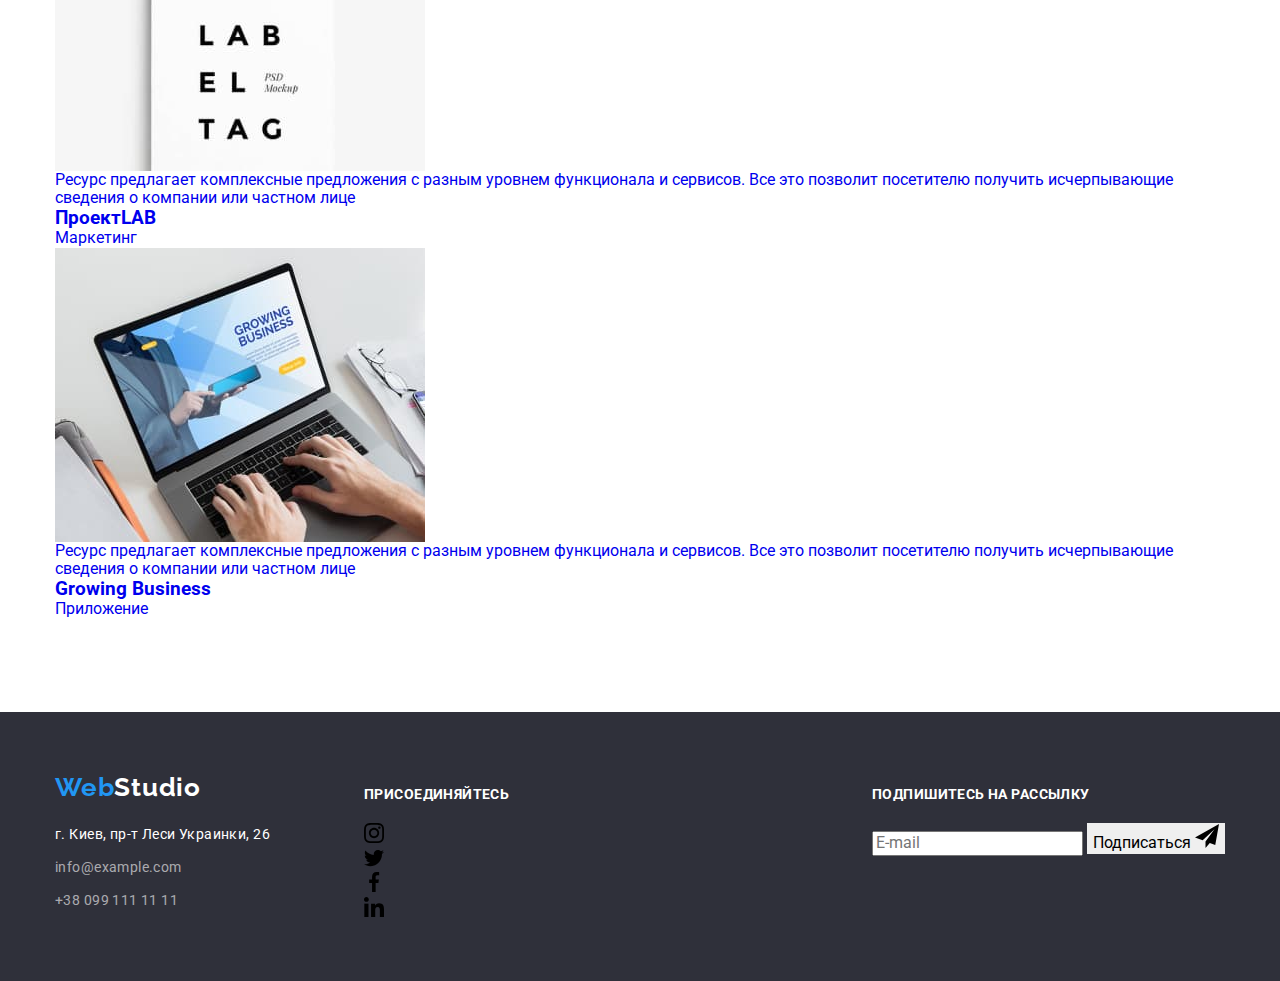
==== commit 34647276: "44" ====
--- a/portfolio.html
+++ b/portfolio.html
@@ -12,7 +12,8 @@
         href="https://fonts.googleapis.com/css2?family=Raleway:wght@700&family=Roboto:wght@400;500;700;900&display=swap"
         rel="stylesheet">
     <link rel="stylesheet" href="https://cdn.jsdelivr.net/npm/modern-normalize@1.1.0/modern-normalize.min.css">
-    <link rel="stylesheet" href="./css/styles.css">
+    <link rel="stylesheet" href="./css/main.min.css">
+    <!-- <link rel="stylesheet" href="./css/styles.css"> -->
 </head>
 
 <body>
--- a/css/main.min.css
+++ b/css/main.min.css
@@ -0,0 +1 @@
+:root{--primary-font: "Roboto", sans-serif;--secondary-font: "Raleway", sans-serif;--primary-text-color-theme-dark: #ffffff;--primary-text-color-theme-light: #212121;--primary-text-title-color-theme-light: #757575;--secondary-text-color-theme-dark: #ffffff;--secondary-text-color-theme-light: #000000;--accent-color: #2196F3;--accent-color-submit: #188CE8;--trnsition-dur-and-func: 250ms cubic-bezier(0.4, 0, 0.2, 1) }.visually-hidden{position:absolute;width:1px;height:1px;margin:-1px;padding:0;overflow:hidden;border:0;clip:rect(0 0 0 0)}h1,h2,h3,h4,p{margin-top:0;margin-bottom:0}ul,ol{margin-top:0;margin-bottom:0;padding-left:0}img{display:block}button{cursor:pointer;border:0px}.list{list-style:none}.link{text-decoration:none}body{font-family:var(--primary-font)}.container{width:1200px;margin-left:auto;margin-right:auto;padding-left:15px;padding-right:15px}.link-logo{font-family:var(--secondary-font);font-weight:700;font-size:26px;line-height:1.19;letter-spacing:.03em;color:var(--accent-color);margin-right:93px;margin-top:24px;margin-bottom:25px}.logo-part-theme-dark{font-family:var(--secondary-font);font-weight:700;font-size:26px;line-height:1.19;letter-spacing:.03em;color:var(--secondary-text-color-theme-dark)}.logo-part-theme-light{font-family:var(--secondary-font);font-weight:700;font-size:26px;line-height:1.19;letter-spacing:.03em;color:var(--secondary-text-color-theme-light)}.studia::after,.portfolio::after{content:"";width:auto;height:4px;border-radius:2px;background-color:var(--accent-color)}.section1-button{padding-top:10px;padding-bottom:10px;padding-left:32px;padding-right:32px;margin-top:30px;margin-left:auto;margin-right:auto;font-weight:700;font-size:16px;line-height:1.88;display:flex;align-items:center;text-align:center;letter-spacing:.06em;box-shadow:0px 4px 4px rgba(0,0,0,.15);border-radius:4px;background-color:var(--accent-color);color:var(--primary-text-color-theme-dark);transition:color var(--trnsition-dur-and-func),background-color var(--trnsition-dur-and-func)}.section1-button:hover,.section1-button:focus{background-color:#188ce8;color:var(--primary-text-color-theme-dark)}.portfolio-button{font-weight:500;font-size:16px;line-height:1.62;text-align:center;letter-spacing:.03em;border-radius:4px;padding-top:6px;padding-bottom:6px;padding-left:22px;padding-right:22px;background:#f5f4fa;color:var(--primary-text-color-theme-light);transition:color var(--trnsition-dur-and-func),background var(--trnsition-dur-and-func),box-shadow var(--trnsition-dur-and-func)}.portfolio-button:focus,.portfolio-button:hover{color:var(--primary-text-color-theme-dark);background:var(--accent-color);box-shadow:0px 3px 1px rgba(0,0,0,.1),0px 1px 2px rgba(0,0,0,.08),0px 2px 2px rgba(0,0,0,.12)}.button-list{justify-content:center;margin-bottom:50px}.button-item:not(:last-child){padding-right:8px}.backdrop-button{position:absolute;top:8px;right:8px;outline:none;display:flex;justify-content:center;align-items:center;height:30px;width:30px;border-radius:50%;background-color:rgba(0,0,0,0);border:1px solid rgba(0,0,0,.1);box-shadow:0px 1px 3px rgba(0,0,0,.12),0px 1px 1px rgba(0,0,0,.14),0px 2px 1px rgba(0,0,0,.2);padding:0}.backdrop-button:hover .modal-close-icon,.backdrop-button:focus .modal-close-icon{fill:var(--accent-color)}.modal-close-icon{transition:fill var(--trnsition-dur-and-func);fill:#000}.modal-form-p{font-weight:700;font-size:20px;line-height:1.15;text-align:center;letter-spacing:.03em;margin-bottom:12px;color:var(--primary-text-color-theme-light)}.modal-form{display:flex;flex-direction:column}.modal-form-field{margin-bottom:10px}.modal-form-input{width:100%;height:40px;border:1px solid rgba(33,33,33,.2);border-radius:4px;padding-left:42px;transition:border-color var(--trnsition-dur-and-func)}.modal-form-input:focus,.modal-form-input-comment:focus{outline:none;border-color:var(--accent-color)}.modal-form-input:focus+.modal-form-input-icon{fill:var(--accent-color)}.modal-form-input-text{display:block;font-weight:400;font-size:12px;line-height:1.17;letter-spacing:.01em;margin-bottom:4px;color:#757575}.modal-form-input-wrapper{display:block;position:relative}.modal-form-input-comment{resize:none;display:block;font-family:var(--primary-font);font-weight:400;font-size:14px;line-height:1.14;letter-spacing:.01em;width:100%;height:120px;padding:12px 16px;border:1px solid rgba(33,33,33,.2);border-radius:4px;transition:border-color var(--trnsition-dur-and-func)}.modal-form-input-comment::placeholder{color:rgba(117,117,117,.5)}.modal-form-input-icon{position:absolute;top:50%;left:12px;transform:translateY(-50%);display:block;width:18px;height:18px;transition:fill var(--trnsition-dur-and-func);fill:#212121}.modal-form-submit{padding-top:10px;padding-bottom:10px;padding-left:55px;padding-right:55px;margin-top:30px;margin-left:auto;margin-right:auto;font-weight:700;font-size:16px;line-height:1.88;display:flex;align-items:center;text-align:center;letter-spacing:.06em;box-shadow:0px 4px 4px rgba(0,0,0,.15);border-radius:4px;background-color:var(--accent-color);color:var(--primary-text-color-theme-dark);transition:color var(--trnsition-dur-and-func),background-color var(--trnsition-dur-and-func)}.modal-form-submit:hover,.modal-form-submit:focus{background-color:var(--accent-color-submit)}.modal-form-check-desc{display:flex;align-items:center;margin-right:auto;margin-left:auto;font-weight:400;font-size:14px;line-height:1.71;letter-spacing:.03em;color:#757575}.modal-form-check-desc::before{display:block;width:16px;height:15px;border:2px solid #212121;border-radius:2px;content:" ";cursor:pointer;margin-right:7px}.modal-form-check:checked+.modal-form-check-desc::before{border:2px solid var(--accent-color);border-radius:2px;background-color:var(--accent-color);background-image:url(../image/vector/form/v.svg);background-size:12px 9px;background-repeat:no-repeat;background-position:center center}.modal-form-check:focus+.modal-form-check-desc::before{border:2px solid var(--accent-color);border-radius:2px}.menu{display:flex;width:294px;height:80px;padding-top:32px}.menu-link{font-weight:500;font-size:14px;line-height:1.14;letter-spacing:.02em;padding-bottom:28px;color:var(--primary-text-color-theme-light);transition:color var(--trnsition-dur-and-func)}.menu-item{display:flex;flex-direction:column}.page-header{border-bottom:1px solid #ececec;background:#fff}.mail-link,.tel-link{font-weight:500;font-size:14px;line-height:1.14;letter-spacing:.02em;color:var(--primary-text-title-color-theme-light);transition:color var(--trnsition-dur-and-func)}.menu-link:hover,.menu-link:focus,.mail-link:hover,.mail-link:focus,.tel-link:hover,.tel-link:focus,.adres-link:hover,.adres-link:focus,.adres-mail:hover,.adres-tel:hover,.adres-mail:focus,.adres-tel:focus{color:var(--accent-color)}.mail-link:hover .mail-list_icon,.mail-link:focus .mail-list_icon,.tel-link:hover .tel-list_icon,.tel-link:focus .tel-list_icon{fill:var(--accent-color)}.portfolio-uslugi{background-color:#fff;padding-top:94px;padding-bottom:94px}.futer-section{background-color:#2f303a;padding-top:60px;padding-bottom:60px}.contacts{display:flex;justify-content:left}.adres-link{font-style:normal;font-weight:400;font-size:14px;line-height:1.71;letter-spacing:.03em;color:var(--primary-text-color-theme-dark);transition:color var(--trnsition-dur-and-func)}.adres-list{margin-top:20px}.adres-mail,.adres-tel{font-style:normal;font-weight:400;font-size:14px;line-height:1.71;letter-spacing:.03em;color:rgba(255,255,255,.6);transition:color var(--trnsition-dur-and-func)}.adres-item:not(:last-child){margin-bottom:9px}.social-futer-h3{font-weight:700;font-size:14px;line-height:1.14;letter-spacing:.03em;text-transform:uppercase;padding-top:15px;padding-bottom:20px;color:var(--primary-text-color-theme-dark)}.social-futer:first-child{margin-right:70px}.social-futer:last-child{margin-left:auto}.backdrop{position:fixed;top:0;left:0;width:100%;height:100%;background-color:rgba(0,0,0,.2);transition:transform var(--trnsition-dur-and-func),opacity var(--trnsition-dur-and-func)}.backdrop.is-hidden{opacity:0;pointer-events:none;top:0;left:0;width:100%;height:100%;overflow:auto;transform:translate(0, 100%);transition:transform var(--trnsition-dur-and-func),opacity var(--trnsition-dur-and-func)}.modal{position:absolute;top:50%;left:50%;transform:translate(-50%, -50%);background-color:#fff;padding:40px;height:581px;width:528px;border-radius:4px}/*# sourceMappingURL=main.min.css.map */--- a/css/styles.css
+++ b/css/styles.css
@@ -1,913 +1,47 @@
-/* sbros stilej */
-:root {
-    --primary-font: 'Roboto', sans-serif;
-    --secondary-font: 'Raleway', sans-serif;
-    --primary-text-color-theme-dark: #ffffff;
-    --primary-text-color-theme-light: #212121;
-    --primary-text-title-color-theme-light: #757575;
-    --secondary-text-color-theme-dark: #ffffff;
-    --secondary-text-color-theme-light: #000000;
-    --accent-color: #2196F3;
-    --accent-color-submit: #188CE8;
-    --trnsition-dur-and-func: 250ms cubic-bezier(0.4, 0, 0.2, 1)
-}
-h1,
-h2,
-h3,
-h4,
-p {
-    margin-top: 0;
-    margin-bottom: 0;
-}
-
-ul,
-ol {
-    margin-top: 0;
-    margin-bottom: 0;
-    padding-left: 0;
-}
-
-img {
-    display: block;
-}
-
-button {
-    cursor: pointer;
-    border: 0px;
-}
-.list { 
-    list-style: none;
-}
-.link {
-    text-decoration: none;
-}
-/* stili shriftov */
-body {
-    font-family: var(--primary-font);
-    
-}
-.container{
-    width: 1200px;
-    margin-left: auto;
-    margin-right: auto;
-    padding-left: 15px;
-    padding-right: 15px; 
-
-}
-.page-header-container,
-/* .menu, */
-.mail-tel,
-.section2-list,
-.section3-list,
-.section4-list,
-.section5-list,
-.button-list,
-.uslugi-list{
-    display: flex;
-    align-items: center;
-}
-.menu{
-    display: flex;
-    width: 294px;
-    height: 80px;
-    padding-top: 32px;
-}
-.mail-tel{
-    margin-left: auto;
-}
-.menu-item:not(:last-child){
-    margin-right: 50px;
-}
-.mail-item:not(:last-child){
-    margin-right: 40px;
-}
-.section2-item:not(:last-child), 
-.section3-item:not(:last-child),
-.section4-item:not(:last-child),
-.section5-item:not(:last-child){
-    margin-right: 30px;
-}
-.section2-item{
-    width: 270px; 
-}
-.section3-item{
-    position: relative;
-}
-.section4-item{
-    background: #FFFFFF;
-    box-shadow: 0px 1px 3px rgba(0, 0, 0, 0.12),
-     0px 1px 1px rgba(0, 0, 0, 0.14),
-      0px 2px 1px rgba(0, 0, 0, 0.2);
-    border-radius: 0px 0px 4px 4px;
-}
-.page-header{
-    border-bottom: 1px solid #ECECEC;
-    background:#FFFFFF;
-}
-.section1{
-    padding-top: 200px;
-    padding-bottom: 200px;
-    background: #2F303A;
-    background-image: linear-gradient(rgba(47, 48, 58, 0.4),
-     rgba(47, 48, 58, 0.4)), url("../image/section1/bak.jpg");
-    background-repeat: no-repeat;
-    background-size: cover;
-
-}
-
-.section2, .section4,
- .section5 {
-    padding-top: 94px;
-    padding-bottom: 94px;
-}
-.section3{
-    padding-bottom: 94px;
-}
-
-.section4{
-    background-color: #F5F4FA;
-}
-
-.futer-section{
-    background-color: #2F303A;
-    padding-top: 60px;
-    padding-bottom: 60px;
-}
-.visually-hidden{
-    position: absolute;
-    width: 1px;
-    height: 1px;
-    margin: -1px;
-    padding: 0;
-    overflow: hidden;
-    border: 0;
-    clip: rect(0 0 0 0);
-}
+  /* sbros stilej */
 
 
 
 /* components */
 
-.link-logo {
-    font-family: var(--secondary-font);
-    font-weight: 700;
-    font-size: 26px;
-    line-height: 1.19;
-         
-    letter-spacing: 0.03em;   
-     color: var(--accent-color);
-    margin-right: 93px;
-    margin-top: 24px;
-    margin-bottom: 25px; 
-}
-.logo-part-theme-dark {
-    font-family: var(--secondary-font);
-    font-weight: 700;
-     font-size: 26px;
-    line-height: 1.19;
-    
-    letter-spacing: 0.03em; 
-    color: var(--secondary-text-color-theme-dark);
-}
-.logo-part-theme-light {
-    font-family: var(--secondary-font);
-    font-weight: 700;
-    font-size: 26px;
-    line-height: 1.19;
-    
-    letter-spacing: 0.03em;
-    color: var(--secondary-text-color-theme-light);
-}
-.menu-link {
-   
-    font-weight: 500;
-    font-size: 14px;
-    line-height: 1.14;
-    letter-spacing: 0.02em;
-    padding-bottom: 28px;
-    color: var(--primary-text-color-theme-light);
-    transition: color var(--trnsition-dur-and-func);
-}
-.menu-item{
-    display: flex;
-    flex-direction: column;
-}
-.studia::after,
-.portfolio::after {
-    content: "";
-
-    width: auto;
-    height: 4px;
-    border-radius: 2px;
-    background-color:var(--accent-color);
-}
 
 
-.menu-link:hover,
-.menu-link:focus,
-.mail-link:hover,
-.mail-link:focus,
-.tel-link:hover,
-.tel-link:focus,
-.adres-link:hover,
-.adres-link:focus,
-.adres-mail:hover,
-.adres-tel:hover,
-.adres-mail:focus,
-.adres-tel:focus {
-    
-    color: var(--accent-color);
-}
-.mail-link, .tel-link {
-    
-    font-weight: 500;
-    font-size: 14px;
-    line-height: 1.14;
-    letter-spacing: 0.02em;
-    
-    color: var(--primary-text-title-color-theme-light);
-    transition: color var(--trnsition-dur-and-func);
-}
-
-.mail-link:hover .mail-list_icon,
-.mail-link:focus .mail-list_icon,
-.tel-link:hover .tel-list_icon,
-.tel-link:focus .tel-list_icon{
-    
-    fill: var(--accent-color);
-}
 
 
-.section1-text {
-    
-    width: 696px;
-    
-    margin-left: auto;
-    margin-right: auto;
-    font-weight: 900;
-    font-size: 44px;
-    line-height: 1.36;
-    
-    text-align: center;
-    letter-spacing: 0.06em;
-    text-transform: uppercase;
-    color: var(--primary-text-color-theme-dark);
-       
-}
-.section1-button {
-    padding-top: 10px;
-    padding-bottom: 10px;
-    padding-left: 32px;
-    padding-right: 32px;
-    margin-top: 30px;
-    margin-left: auto;
-    margin-right: auto;
-    
-    font-weight: 700;
-    font-size: 16px;
-    line-height: 1.88;
-       
-    display: flex; 
-    align-items: center;
-    text-align: center;
-    letter-spacing: 0.06em;
-    box-shadow: 0px 4px 4px rgba(0, 0, 0, 0.15);
-    border-radius: 4px;
-    
-    background-color: var(--accent-color);
-    color: var(--primary-text-color-theme-dark);
-    transition: color var(--trnsition-dur-and-func),
-        background-color var(--trnsition-dur-and-func);
-}
-.section1-button:hover,
-.section1-button:focus {
-    
-    background-color:#188CE8;
-    color: var(--primary-text-color-theme-dark);
-} 
+
+ 
+
+ 
 
 
-.section2-h3 {
-    font-weight: 700;
-    font-size: 14px;
-    line-height: 1.14;
-    letter-spacing: 0.03em;
-    text-transform: uppercase;
-    padding-top: 30px;
-     color: var(--primary-text-color-theme-light);
-}
-.section2-p {
-    padding-top: 10px;
-    font-weight: 400;
-    font-size: 14px;
-    line-height: 1.71;
-
-    letter-spacing: 0.03em;
-
-    color: var(--primary-text-title-color-theme-light);
-}
-
-.section3-text,
-.section4-text, 
-.section5-text {
-    margin-bottom: 50px;      
-    font-weight: 700;
-    font-size: 36px;
-    line-height: 1.16;
-    text-align: center;
-    letter-spacing: 0.03em;
-    
-    color: var(--primary-text-color-theme-light);
-}
-.section3-item-text{
-    width: 370px;
-    height: 70px;
-    position: absolute;
-    bottom: 0;
-    left: 0;
-    font-weight: 700;
-    font-size: 14px;
-    line-height: 1.14;
-    letter-spacing: 0.03em;
-    text-transform: uppercase;
-    text-align: center;
-    padding-top: 27px;
-    color: var(--primary-text-color-theme-dark);
-    background: rgba(47, 48, 58, 0.8);
-
-}
-.section4-naime {
-   
-    margin-bottom: 10px;
-    font-weight: 500;
-    font-size: 16px;
-    line-height: 1.18;
-
-    text-align: center;
-    letter-spacing: 0.03em;
-
-     color: var(--primary-text-color-theme-light);
-}
-.section4-p {
-    margin-bottom: 16px;
-    font-weight: 400;
-    font-size: 16px;
-    line-height: 1.18;
-
-    text-align: center;
-    letter-spacing: 0.03em;
-
-    color: var(--primary-text-title-color-theme-light);
-}
- .command-box{
-    padding-top: 30px;
-    padding-bottom: 30px;
- }
-
- .contacts {
-    display: flex;
-    justify-content: left;
- }
-
-.adres-link {
-   
-    font-style: normal;
-    font-weight: 400;
-    font-size: 14px;
-    line-height: 1.71;
-    
-    letter-spacing: 0.03em;
-    
-    color: var(--primary-text-color-theme-dark);
-    transition: color var(--trnsition-dur-and-func);
-}
-.adres-list{
-    margin-top: 20px;
-}
-.adres-mail, .adres-tel {
-
-    font-style: normal;
-    font-weight: 400;
-    font-size: 14px;
-    line-height: 1.71;
-
-    letter-spacing: 0.03em;
-
-    color: rgba(255, 255, 255, 0.6);
-    transition: color var(--trnsition-dur-and-func);
-}
-.adres-item:not(:last-child){
-    margin-bottom: 9px;
-}
-.social-futer-h3{
-    font-weight: 700;
-    font-size: 14px;
-    line-height: 1.14;
-    letter-spacing: 0.03em;
-    text-transform: uppercase;
-    padding-top: 15px;
-    padding-bottom: 20px;
-    color: var(--primary-text-color-theme-dark);
-}
-.social-futer:first-child {
-    margin-right: 70px;
-}
-.social-futer:last-child {
-    margin-left: auto;
-}
 
 /* portfolio */
 
-.portfolio-uslugi{
-    background-color: #FFFFFF;
-    padding-top: 94px;
-    padding-bottom: 94px;
-}
 
-.portfolio-button {
-    font-weight: 500;
-    font-size: 16px;
-    line-height: 1.62;
-    text-align: center;
-    letter-spacing: 0.03em;
-    border-radius: 4px;   
-    padding-top: 6px;
-    padding-bottom: 6px;
-    padding-left: 22px;
-    padding-right: 22px;
-    background: #F5F4FA;
-    color: var(--primary-text-color-theme-light);
-    transition: color var(--trnsition-dur-and-func),
-    background var(--trnsition-dur-and-func),
-    box-shadow var(--trnsition-dur-and-func);
-}
 
-.portfolio-button:focus,
-.portfolio-button:hover {
-    
-    color: var(--primary-text-color-theme-dark);
-    background: var(--accent-color);
-    box-shadow: 0px 3px 1px rgba(0, 0, 0, 0.1), 
-    0px 1px 2px rgba(0, 0, 0, 0.08), 
-    0px 2px 2px rgba(0, 0, 0, 0.12);
-}
-.button-list{
-    justify-content: center;
-    margin-bottom: 50px;
-}
 
-.button-item:not(:last-child){
-    padding-right: 8px;
-}
-.uslugi-box{
-    border-left: 1px solid #EEEEEE;
-    border-right: 1px solid #EEEEEE;
-    border-bottom: 1px solid #EEEEEE;
-    padding-top: 20px;
-    padding-bottom: 20px;
-    padding-left: 24px;
-    padding-right: 24px;
-}
-.uslugi-box-bg{
-    transition: box-shadow var(--trnsition-dur-and-func);
-    width: 370px;
-}
-.uslugi-box-bg:hover,
-.uslugi-box-bg:focus {
-    
-    box-shadow: 0px 1px 1px rgba(0, 0, 0, 0.12),
-    0px 4px 4px rgba(0, 0, 0, 0.06), 
-    1px 4px 6px rgba(0, 0, 0, 0.16);
-}
-.uslugi-list{
-    flex-wrap: wrap;
-    flex-basis: calc((100%-2*30px)/3);
-    gap: 30px;
-}
-.uslugi-naime {
-    font-weight: 700;
-    font-size: 18px;
-    line-height: 2.0;
-    
-    letter-spacing: 0.06em;
-    
-    color: var(--primary-text-color-theme-light);
-}
-.uslugi-p {
-    font-weight: 400;
-    font-size: 16px;
-    line-height: 1.88;
-    
-    letter-spacing: 0.03em;
-    
-    color: var(--primary-text-title-color-theme-light);
-}
-.uslugi-box-overlay{
-    position: relative;
-    overflow: hidden;
-}
-.uslugi-overlay{
-    position: absolute;
-    top: 0;
-    left: 0;  
-    width: 100%;
-    height: 100%;
-    overflow: auto;
-    transform: translate(0,100%);
-    transition: transform var(--trnsition-dur-and-func);
 
-    padding-top: 63px;
-    padding-bottom: 63px;
-    padding-left: 24px;
-    padding-right: 24px;
-    font-weight: 400;
-    font-size: 18px;
-    line-height: 1.56;
 
-    letter-spacing: 0.03em;
-
-    color: var(--primary-text-color-theme-dark);
-    background-color: rgba(33, 150, 243, 0.9);
-}
-.uslugi-link:hover .uslugi-overlay,
-.uslugi-link:focus .uslugi-overlay{
-    transform: translate(0,0);
-}
 
 
 /* svg */
 
-.social-list{
-    display: flex;
-    justify-content: space-between;
-    width: 206px;
-    margin: 0 auto;
-}
-.social-list-item-link{
-    display: flex;
-    justify-content: center;
-    align-items: center;
 
-    width: 44px;
-    height: 44px;
-    border-radius: 50%;
-    background-color: #ffffff;
-    transition: background-color var(--trnsition-dur-and-func);
-}
-.social-futer-list-item-link{
-    display: flex;
-    justify-content: center;
-    align-items: center;
 
-    width: 44px;
-    height: 44px;
-    border-radius: 50%;
-    background-color: rgba(255, 255, 255, 0.1);
-    transition: background-color var(--trnsition-dur-and-func);
-}
-.social-futer-list_icon{
-    fill: #ffffff;
-}
-
-.section2-list-item-link{
-    display: flex;
-    justify-content: center;
-    align-items: center;
-
-    /* width: 170px; */
-    height: 120px;
-    border-radius: 4px;
-    background-color: #F5F4FA
-}
-.section5-list-item-link{
-    display: flex;
-    justify-content: center;
-    align-items: center;
-    
-    width: 170px;
-    height: 92px;
-    border: 1px solid #AFB1B8;
-    border-radius: 4px;
-    background-color: #ffffff;
-    transition: border var(--trnsition-dur-and-func);
-}
-.mail-list_icon, 
-.tel-list_icon{
-    transition: fill var(--trnsition-dur-and-func);
-    fill: #757575;
-    margin-right: 10px;
-}
-.social-list_icon,
- .section5-list_icon{
-    transition: fill var(--trnsition-dur-and-func);
-    fill: #afb1b8;
-}
-.social-futer-list-item-link:hover,
-.social-futer-list-item-link:focus,
-.social-list-item-link:hover,
-.social-list-item-link:focus{
-    
-    background-color: var(--accent-color);
-}
-.social-list-item-link:hover .social-list_icon,
-.social-list-item-link:focus .social-list_icon {
-    
-    fill: #ffffff;
-
-}
-.section5-list-item-link:hover,
-.section5-list-item-link:focus {
-    
-    border: 1px solid #2196F3;
-    border-radius: 4px;
-}
-.section5-list-item-link:hover .section5-list_icon,
-.section5-list-item-link:focus .section5-list_icon {
-    
-    fill: var(--accent-color);
-
-}
 
 /* modal window */
 
-.backdrop{
-    position: fixed;
-    top: 0;
-    left: 0;
-    width: 100%;
-    height: 100%;
-    background-color: rgba(0, 0, 0, 0.2);
-    transition: transform var(--trnsition-dur-and-func),
-    opacity var(--trnsition-dur-and-func);
-}
-.backdrop.is-hidden {
-    opacity: 0;
-    pointer-events: none;
-    top: 0;
-    left: 0;
-    width: 100%;
-    height: 100%;
-    overflow: auto;
-    transform: translate(0, 100%);
-    transition: transform var(--trnsition-dur-and-func),
-    opacity var(--trnsition-dur-and-func);
-}
-.modal{
-    position: absolute;
-    top: 50%;
-    left: 50%;
-    transform: translate(-50%,-50%);
-    
-    background-color: #FFFFFF;
-    padding: 40px;
-    height: 581px;
-    width: 528px;
-    /* box-shadow: 0px 1px 3px rgba(0, 0, 0, 0.12),
-     0px 1px 1px rgba(0, 0, 0, 0.14),
-     0px 2px 1px rgba(0, 0, 0, 0.2); */
-    border-radius: 4px;
-}
-.backdrop-button{
-    position: absolute;
-    top: 8px;
-    right: 8px;
-    outline: none;
-    display: flex;
-    justify-content: center;
-    align-items: center;
-    height: 30px;
-    width: 30px;
-    border-radius: 50%;
-    background-color: transparent;
-    border: 1px solid rgba(0, 0, 0, 0.1);
-    box-shadow: 0px 1px 3px rgba(0, 0, 0, 0.12),
-     0px 1px 1px rgba(0, 0, 0, 0.14),
-      0px 2px 1px rgba(0, 0, 0, 0.2);
-    padding: 0;
-}
 
-.backdrop-button:hover .modal-close-icon,
-.backdrop-button:focus .modal-close-icon{
-    fill: var(--accent-color);
-    
-}
-.modal-close-icon{
-    transition: fill var(--trnsition-dur-and-func);
-    fill:#000000
-}
+
  
 
 
 
 
 /* == forma zakaza uslug == */
-.modal-form-p{
 
-    font-weight: 700;
-    font-size: 20px;
-    line-height: 1.15;
-    text-align: center;
-    letter-spacing: 0.03em;
-    margin-bottom: 12px;
-    color: var(--primary-text-color-theme-light);
-}
-.modal-form{
-display: flex;
-flex-direction: column;
-}
-.modal-form-field{
-    margin-bottom: 10px;
-}
-.modal-form-input{
-
-    width: 100%;
-    height: 40px;
-    border: 1px solid rgba(33, 33, 33, 0.2);
-    border-radius: 4px;
-    padding-left: 42px;
-    transition: border-color var(--trnsition-dur-and-func);
-    
-}
-.modal-form-input:focus,
-.modal-form-input-comment:focus {
-    outline: none;
-    border-color: var(--accent-color);
-    
-
-}
-.modal-form-input:focus + .modal-form-input-icon{
-    fill: var(--accent-color);
-}
-.modal-form-input-text{
-    display: block;
-    font-weight: 400;
-    font-size: 12px;
-    line-height: 1.17;
-    letter-spacing: 0.01em;
-    margin-bottom: 4px;
-    color: #757575;
-}
-.modal-form-input-wrapper{
-    display: block;
-    position: relative;
-}
-.modal-form-input-comment{
-    resize: none;
-    display: block;
-    font-family: var(--primary-font);
-    font-weight: 400;
-    font-size: 14px;
-    line-height: 1.14;
-    letter-spacing: 0.01em;
-    
-    width: 100%;
-    height: 120px;
-    padding: 12px 16px;
-    border: 1px solid rgba(33, 33, 33, 0.2);
-    border-radius: 4px;
-    transition: border-color var(--trnsition-dur-and-func);
-}
-.modal-form-input-comment::placeholder{
-    color: rgba(117, 117, 117, 0.5);
-}
-
-.modal-form-input-icon{
-    position: absolute;
-    top: 50%;
-    left: 12px;
-    transform: translateY(-50%);
-    display: block;
-    width: 18px;
-    height: 18px;
-    transition: fill var(--trnsition-dur-and-func);
-    fill: #212121;
-}
-.modal-form-submit {
-    padding-top: 10px;
-    padding-bottom: 10px;
-    padding-left: 55px;
-    padding-right: 55px;
-    margin-top: 30px;
-    margin-left: auto;
-    margin-right: auto;
-
-    font-weight: 700;
-    font-size: 16px;
-    line-height: 1.88;
-
-    display: flex;
-    align-items: center;
-    text-align: center;
-    letter-spacing: 0.06em;
-    box-shadow: 0px 4px 4px rgba(0, 0, 0, 0.15);
-    border-radius: 4px;
-
-    background-color: var(--accent-color);
-    color: var(--primary-text-color-theme-dark);
-    transition: color var(--trnsition-dur-and-func),
-    background-color var(--trnsition-dur-and-func);
-}
-.modal-form-submit:hover,
-.modal-form-submit:focus{
-    background-color: var(--accent-color-submit);
-
-}
-.modal-form-check-desc{
-    display: flex;
-    align-items: center;
-    margin-right: auto;
-    margin-left: auto;
-    font-weight: 400;
-    font-size: 14px;
-    line-height: 1.71;
-   
-    letter-spacing: 0.03em;
-
-    color: #757575;
-}
-.modal-form-check-desc::before{
-    display: block;
-    
-    width: 16px;
-    height: 15px;
-    border: 2px solid #212121;
-    border-radius: 2px;
-    content: " ";
-    cursor: pointer;
-    margin-right: 7px;
- 
-}
-.modal-form-check:checked + .modal-form-check-desc::before{
-    border: 2px solid var(--accent-color);
-    border-radius: 2px;
-    background-color: var(--accent-color);
-    background-image: url(../image/vector/form/v.svg);
-    background-size: 12px 9px;
-    background-repeat: no-repeat;
-    background-position: center center;
-}
-.modal-form-check:focus + .modal-form-check-desc::before {
-   
-    border: 2px solid var(--accent-color);
-    border-radius: 2px;
-}
 
 /* форма подписки */
 
-.subskrib-form{
-    display: flex;
-}
-.subskrib-form-field{
-    margin-right: 12px;
-}
-.subskrib-form-input{
-    font-family: var(--primary-font);
-    font-weight: 400;
-    font-size: 16px;
-    line-height: 1.25;
 
-    /* display: flex;
-    align-items: center; */
-    letter-spacing: 0.03em;
 
-    width: 358px;
-    height: 50px;
-    padding: 12px 16px;
-    border: 1px solid rgba(255, 255, 255, 0.3);
-    /* filter: drop-shadow(0px 4px 4px rgba(0, 0, 0, 0.15)); */
-    border-radius: 4px;
-    background-color: #2F303A;
-}
-.subskrib-form-input::placeholder{
-    color: rgba(255, 255, 255, 0.6);
-}
-.subskrib-form-input-wrapper{
-    display: flex;
-    position: relative;
-}
-.subskrib-form-submit{
-    padding-top: 10px;
-    padding-bottom: 10px;
-    padding-left: 29px;
-    padding-right: 29px;
-   
-    font-weight: 700;
-    font-size: 16px;
-    line-height: 1.88;
-
-    display: flex;
-    align-items: center; 
-    text-align: center;
-    letter-spacing: 0.06em;
-    box-shadow: 0px 4px 4px rgba(0, 0, 0, 0.15);
-    border-radius: 4px;
-
-    background-color: var(--accent-color);
-    color: var(--primary-text-color-theme-dark);
-    /* transition: color var(--trnsition-dur-and-func),
-    background-color var(--trnsition-dur-and-func); */
-}
-.subskrib-form-input-icon{
-    margin-left: 10px;
-    fill: #FFFFFF;
-}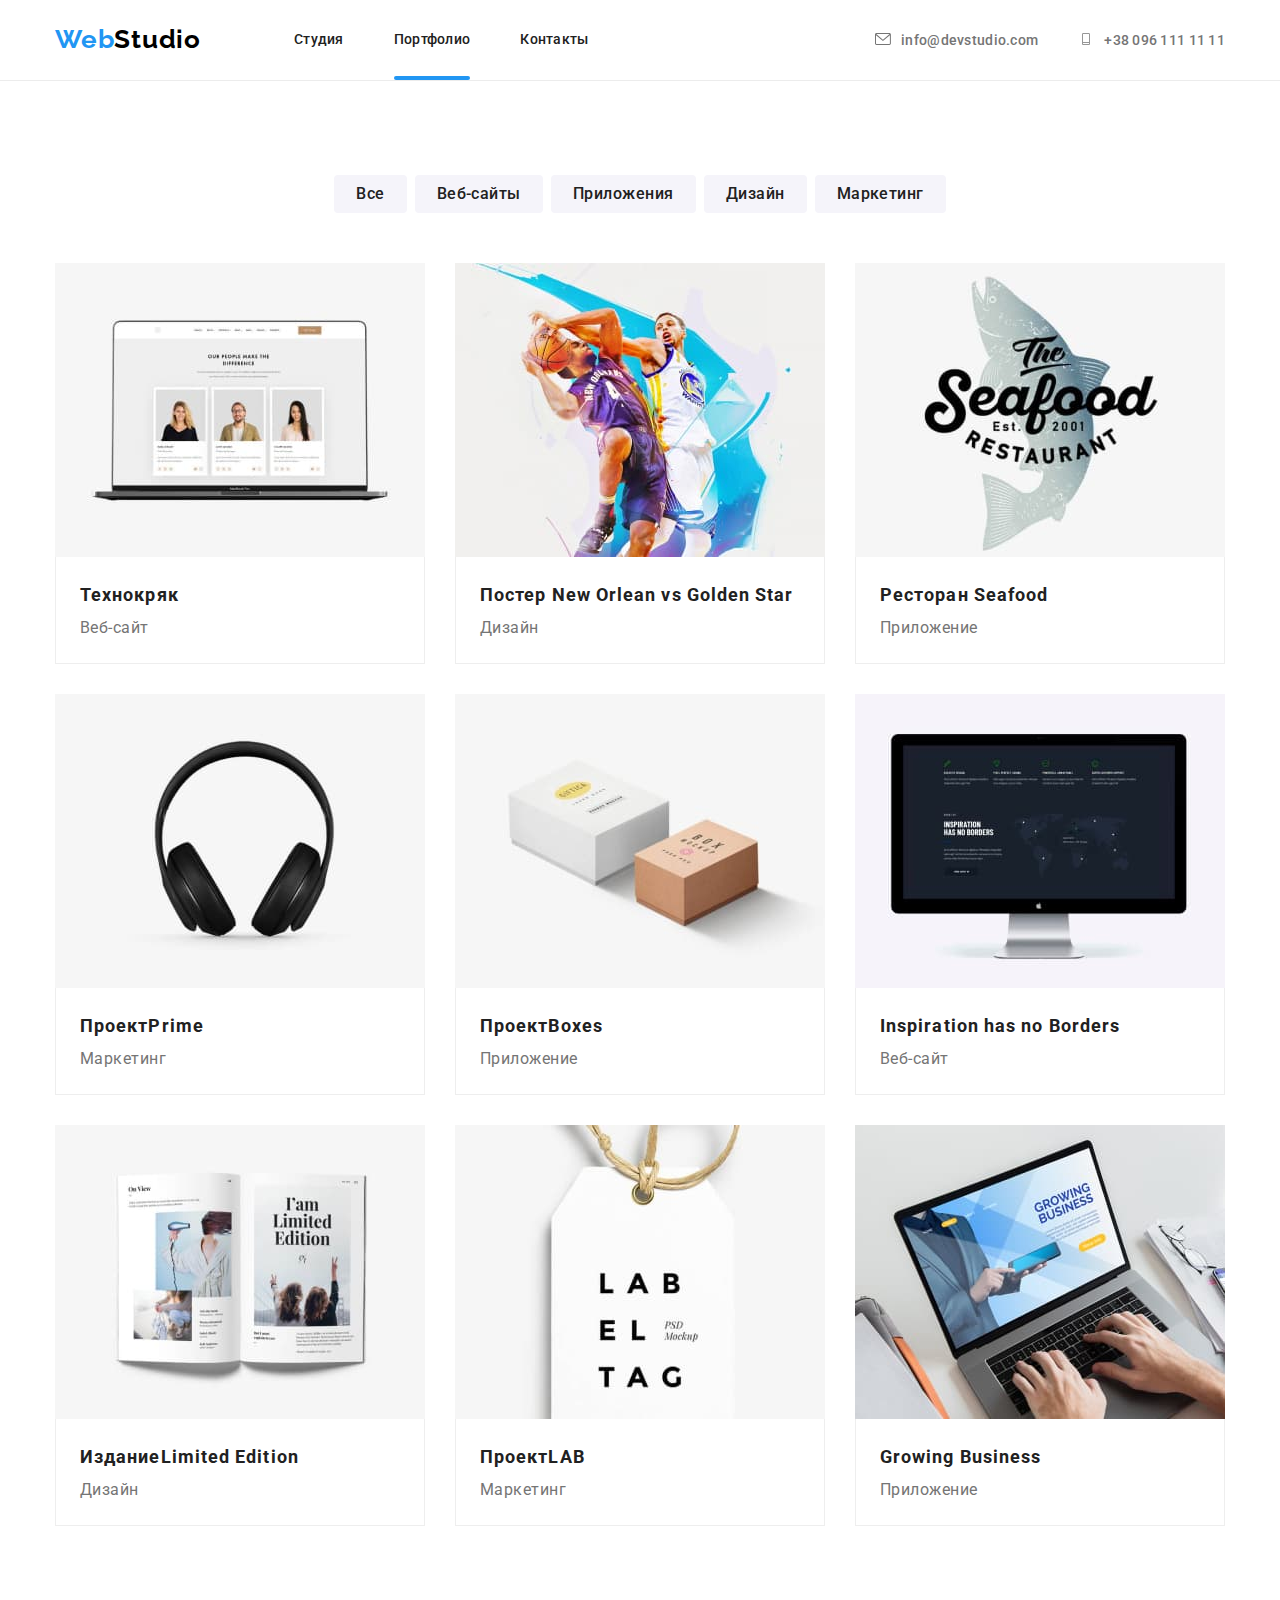
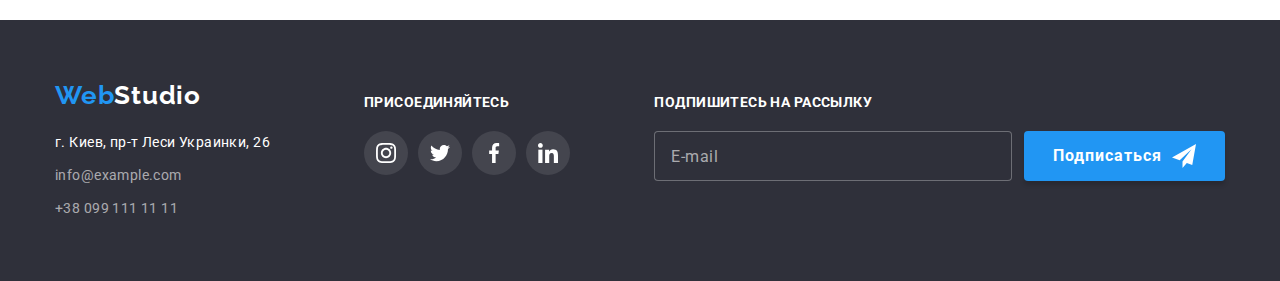
==== commit e9ebe50d: "7" ====
--- a/portfolio.html
+++ b/portfolio.html
@@ -12,8 +12,8 @@
         href="https://fonts.googleapis.com/css2?family=Raleway:wght@700&family=Roboto:wght@400;500;700;900&display=swap"
         rel="stylesheet">
     <link rel="stylesheet" href="https://cdn.jsdelivr.net/npm/modern-normalize@1.1.0/modern-normalize.min.css">
-    <link rel="stylesheet" href="./css/main.min.css">
-    <!-- <link rel="stylesheet" href="./css/styles.css"> -->
+    <link rel="stylesheet" href="./css/main.css">
+    <link rel="stylesheet" href="./css/styles.css">
 </head>
 
 <body>
--- a/css/main.css
+++ b/css/main.css
@@ -0,0 +1,887 @@
+:root {
+  --primary-font: "Roboto", sans-serif;
+  --secondary-font: "Raleway", sans-serif;
+  --primary-text-color-theme-dark: #ffffff;
+  --primary-text-color-theme-light: #212121;
+  --primary-text-title-color-theme-light: #757575;
+  --secondary-text-color-theme-dark: #ffffff;
+  --secondary-text-color-theme-light: #000000;
+  --accent-color: #2196F3;
+  --accent-color-submit: #188CE8;
+  --trnsition-dur-and-func: 250ms cubic-bezier(0.4, 0, 0.2, 1) ;
+}
+
+.visually-hidden {
+  position: absolute;
+  width: 1px;
+  height: 1px;
+  margin: -1px;
+  padding: 0;
+  overflow: hidden;
+  border: 0;
+  clip: rect(0 0 0 0);
+}
+
+h1,
+h2,
+h3,
+h4,
+p {
+  margin-top: 0;
+  margin-bottom: 0;
+}
+
+ul,
+ol {
+  margin-top: 0;
+  margin-bottom: 0;
+  padding-left: 0;
+}
+
+img {
+  display: block;
+}
+
+button {
+  cursor: pointer;
+  border: 0px;
+}
+
+.list {
+  list-style: none;
+}
+
+.link {
+  text-decoration: none;
+}
+
+/* stili shriftov */
+body {
+  font-family: var(--primary-font);
+}
+
+.page-header {
+  border-bottom: 1px solid #ECECEC;
+  background: #FFFFFF;
+}
+
+.mail-link,
+.tel-link {
+  font-weight: 500;
+  font-size: 14px;
+  line-height: 1.14;
+  letter-spacing: 0.02em;
+  color: var(--primary-text-title-color-theme-light);
+  transition: color var(--trnsition-dur-and-func);
+}
+
+.menu-link:hover,
+.menu-link:focus,
+.mail-link:hover,
+.mail-link:focus,
+.tel-link:hover,
+.tel-link:focus,
+.adres-link:hover,
+.adres-link:focus,
+.adres-mail:hover,
+.adres-tel:hover,
+.adres-mail:focus,
+.adres-tel:focus {
+  color: var(--accent-color);
+}
+
+.mail-link:hover .mail-list_icon,
+.mail-link:focus .mail-list_icon,
+.tel-link:hover .tel-list_icon,
+.tel-link:focus .tel-list_icon {
+  fill: var(--accent-color);
+}
+
+.portfolio-uslugi {
+  background-color: #FFFFFF;
+  padding-top: 94px;
+  padding-bottom: 94px;
+}
+
+.section1 {
+  padding-top: 200px;
+  padding-bottom: 200px;
+  background: #2F303A;
+  background-image: linear-gradient(rgba(47, 48, 58, 0.4), rgba(47, 48, 58, 0.4)), url("../image/section1/bak.jpg");
+  background-repeat: no-repeat;
+  background-size: cover;
+}
+
+.section2,
+.section4,
+.section5 {
+  padding-top: 94px;
+  padding-bottom: 94px;
+}
+
+.section3 {
+  padding-bottom: 94px;
+}
+
+.section4 {
+  background-color: #F5F4FA;
+}
+
+.section2-item:not(:last-child),
+.section3-item:not(:last-child),
+.section4-item:not(:last-child),
+.section5-item:not(:last-child) {
+  margin-right: 30px;
+}
+
+.section2-item {
+  width: 270px;
+}
+
+.section3-item {
+  position: relative;
+}
+
+.section4-item {
+  background: #FFFFFF;
+  box-shadow: 0px 1px 3px rgba(0, 0, 0, 0.12), 0px 1px 1px rgba(0, 0, 0, 0.14), 0px 2px 1px rgba(0, 0, 0, 0.2);
+  border-radius: 0px 0px 4px 4px;
+}
+
+.command-box {
+  padding-top: 30px;
+  padding-bottom: 30px;
+}
+
+.container {
+  width: 1200px;
+  margin-left: auto;
+  margin-right: auto;
+  padding-left: 15px;
+  padding-right: 15px;
+}
+
+.link-logo {
+  font-family: var(--secondary-font);
+  font-weight: 700;
+  font-size: 26px;
+  line-height: 1.19;
+  letter-spacing: 0.03em;
+  color: var(--accent-color);
+  margin-right: 93px;
+  margin-top: 24px;
+  margin-bottom: 25px;
+}
+
+.logo-part-theme-dark {
+  font-family: var(--secondary-font);
+  font-weight: 700;
+  font-size: 26px;
+  line-height: 1.19;
+  letter-spacing: 0.03em;
+  color: var(--secondary-text-color-theme-dark);
+}
+
+.logo-part-theme-light {
+  font-family: var(--secondary-font);
+  font-weight: 700;
+  font-size: 26px;
+  line-height: 1.19;
+  letter-spacing: 0.03em;
+  color: var(--secondary-text-color-theme-light);
+}
+
+.studia::after,
+.portfolio::after {
+  content: "";
+  width: auto;
+  height: 4px;
+  border-radius: 2px;
+  background-color: var(--accent-color);
+}
+
+.section1-button {
+  padding-top: 10px;
+  padding-bottom: 10px;
+  padding-left: 32px;
+  padding-right: 32px;
+  margin-top: 30px;
+  margin-left: auto;
+  margin-right: auto;
+  font-weight: 700;
+  font-size: 16px;
+  line-height: 1.88;
+  display: flex;
+  align-items: center;
+  text-align: center;
+  letter-spacing: 0.06em;
+  box-shadow: 0px 4px 4px rgba(0, 0, 0, 0.15);
+  border-radius: 4px;
+  background-color: var(--accent-color);
+  color: var(--primary-text-color-theme-dark);
+  transition: color var(--trnsition-dur-and-func), background-color var(--trnsition-dur-and-func);
+}
+
+.section1-button:hover,
+.section1-button:focus {
+  background-color: #188CE8;
+  color: var(--primary-text-color-theme-dark);
+}
+
+.portfolio-button {
+  font-weight: 500;
+  font-size: 16px;
+  line-height: 1.62;
+  text-align: center;
+  letter-spacing: 0.03em;
+  border-radius: 4px;
+  padding-top: 6px;
+  padding-bottom: 6px;
+  padding-left: 22px;
+  padding-right: 22px;
+  background: #F5F4FA;
+  color: var(--primary-text-color-theme-light);
+  transition: color var(--trnsition-dur-and-func), background var(--trnsition-dur-and-func), box-shadow var(--trnsition-dur-and-func);
+}
+
+.portfolio-button:focus,
+.portfolio-button:hover {
+  color: var(--primary-text-color-theme-dark);
+  background: var(--accent-color);
+  box-shadow: 0px 3px 1px rgba(0, 0, 0, 0.1), 0px 1px 2px rgba(0, 0, 0, 0.08), 0px 2px 2px rgba(0, 0, 0, 0.12);
+}
+
+.button-list {
+  justify-content: center;
+  margin-bottom: 50px;
+}
+
+.button-item:not(:last-child) {
+  padding-right: 8px;
+}
+
+.backdrop-button {
+  position: absolute;
+  top: 8px;
+  right: 8px;
+  outline: none;
+  display: flex;
+  justify-content: center;
+  align-items: center;
+  height: 30px;
+  width: 30px;
+  border-radius: 50%;
+  background-color: transparent;
+  border: 1px solid rgba(0, 0, 0, 0.1);
+  box-shadow: 0px 1px 3px rgba(0, 0, 0, 0.12), 0px 1px 1px rgba(0, 0, 0, 0.14), 0px 2px 1px rgba(0, 0, 0, 0.2);
+  padding: 0;
+}
+
+.backdrop-button:hover .modal-close-icon,
+.backdrop-button:focus .modal-close-icon {
+  fill: var(--accent-color);
+}
+
+.modal-close-icon {
+  transition: fill var(--trnsition-dur-and-func);
+  fill: #000000;
+}
+
+.modal-form-p {
+  font-weight: 700;
+  font-size: 20px;
+  line-height: 1.15;
+  text-align: center;
+  letter-spacing: 0.03em;
+  margin-bottom: 12px;
+  color: var(--primary-text-color-theme-light);
+}
+
+.modal-form {
+  display: flex;
+  flex-direction: column;
+}
+
+.modal-form-field {
+  margin-bottom: 10px;
+}
+
+.modal-form-input {
+  width: 100%;
+  height: 40px;
+  border: 1px solid rgba(33, 33, 33, 0.2);
+  border-radius: 4px;
+  padding-left: 42px;
+  transition: border-color var(--trnsition-dur-and-func);
+}
+
+.modal-form-input:focus,
+.modal-form-input-comment:focus {
+  outline: none;
+  border-color: var(--accent-color);
+}
+
+.modal-form-input:focus + .modal-form-input-icon {
+  fill: var(--accent-color);
+}
+
+.modal-form-input-text {
+  display: block;
+  font-weight: 400;
+  font-size: 12px;
+  line-height: 1.17;
+  letter-spacing: 0.01em;
+  margin-bottom: 4px;
+  color: #757575;
+}
+
+.modal-form-input-wrapper {
+  display: block;
+  position: relative;
+}
+
+.modal-form-input-comment {
+  resize: none;
+  display: block;
+  font-family: var(--primary-font);
+  font-weight: 400;
+  font-size: 14px;
+  line-height: 1.14;
+  letter-spacing: 0.01em;
+  width: 100%;
+  height: 120px;
+  padding: 12px 16px;
+  border: 1px solid rgba(33, 33, 33, 0.2);
+  border-radius: 4px;
+  transition: border-color var(--trnsition-dur-and-func);
+}
+
+.modal-form-input-comment::placeholder {
+  color: rgba(117, 117, 117, 0.5);
+}
+
+.modal-form-input-icon {
+  position: absolute;
+  top: 50%;
+  left: 12px;
+  transform: translateY(-50%);
+  display: block;
+  width: 18px;
+  height: 18px;
+  transition: fill var(--trnsition-dur-and-func);
+  fill: #212121;
+}
+
+.modal-form-submit {
+  padding-top: 10px;
+  padding-bottom: 10px;
+  padding-left: 55px;
+  padding-right: 55px;
+  margin-top: 30px;
+  margin-left: auto;
+  margin-right: auto;
+  font-weight: 700;
+  font-size: 16px;
+  line-height: 1.88;
+  display: flex;
+  align-items: center;
+  text-align: center;
+  letter-spacing: 0.06em;
+  box-shadow: 0px 4px 4px rgba(0, 0, 0, 0.15);
+  border-radius: 4px;
+  background-color: var(--accent-color);
+  color: var(--primary-text-color-theme-dark);
+  transition: color var(--trnsition-dur-and-func), background-color var(--trnsition-dur-and-func);
+}
+
+.modal-form-submit:hover,
+.modal-form-submit:focus {
+  background-color: var(--accent-color-submit);
+}
+
+.modal-form-check-desc {
+  display: flex;
+  align-items: center;
+  margin-right: auto;
+  margin-left: auto;
+  font-weight: 400;
+  font-size: 14px;
+  line-height: 1.71;
+  letter-spacing: 0.03em;
+  color: #757575;
+}
+
+.modal-form-check-desc::before {
+  display: block;
+  width: 16px;
+  height: 15px;
+  border: 2px solid #212121;
+  border-radius: 2px;
+  content: " ";
+  cursor: pointer;
+  margin-right: 7px;
+}
+
+.modal-form-check:checked + .modal-form-check-desc::before {
+  border: 2px solid var(--accent-color);
+  border-radius: 2px;
+  background-color: var(--accent-color);
+  background-image: url(../image/vector/form/v.svg);
+  background-size: 12px 9px;
+  background-repeat: no-repeat;
+  background-position: center center;
+}
+
+.modal-form-check:focus + .modal-form-check-desc::before {
+  border: 2px solid var(--accent-color);
+  border-radius: 2px;
+}
+
+.modal-form-link {
+  color: var(--accent-color);
+}
+
+.menu {
+  display: flex;
+  width: 294px;
+  height: 80px;
+  padding-top: 32px;
+}
+
+.menu-link {
+  font-weight: 500;
+  font-size: 14px;
+  line-height: 1.14;
+  letter-spacing: 0.02em;
+  padding-bottom: 28px;
+  color: var(--primary-text-color-theme-light);
+  transition: color var(--trnsition-dur-and-func);
+}
+
+.menu-item {
+  display: flex;
+  flex-direction: column;
+}
+
+.mail-tel {
+  margin-left: auto;
+}
+
+.menu-item:not(:last-child) {
+  margin-right: 50px;
+}
+
+.mail-item:not(:last-child) {
+  margin-right: 40px;
+}
+
+.page-header-container,
+.mail-tel,
+.section2-list,
+.section3-list,
+.section4-list,
+.section5-list,
+.button-list,
+.uslugi-list {
+  display: flex;
+  align-items: center;
+}
+
+.section2-list-item-link {
+  display: flex;
+  justify-content: center;
+  align-items: center;
+  /* width: 170px; */
+  height: 120px;
+  border-radius: 4px;
+  background-color: #F5F4FA;
+}
+
+.section5-list-item-link {
+  display: flex;
+  justify-content: center;
+  align-items: center;
+  width: 170px;
+  height: 92px;
+  border: 1px solid #AFB1B8;
+  border-radius: 4px;
+  background-color: #ffffff;
+  transition: border var(--trnsition-dur-and-func);
+}
+
+.social-list {
+  display: flex;
+  justify-content: space-between;
+  width: 206px;
+  margin: 0 auto;
+}
+
+.uslugi-list {
+  flex-wrap: wrap;
+  flex-basis: calc((100% - 60px) / 3);
+  gap: 30px;
+}
+
+.section1-text {
+  width: 696px;
+  margin-left: auto;
+  margin-right: auto;
+  font-weight: 900;
+  font-size: 44px;
+  line-height: 1.36;
+  text-align: center;
+  letter-spacing: 0.06em;
+  text-transform: uppercase;
+  color: var(--primary-text-color-theme-dark);
+}
+
+.section2-h3 {
+  font-weight: 700;
+  font-size: 14px;
+  line-height: 1.14;
+  letter-spacing: 0.03em;
+  text-transform: uppercase;
+  padding-top: 30px;
+  color: var(--primary-text-color-theme-light);
+}
+
+.section2-p {
+  padding-top: 10px;
+  font-weight: 400;
+  font-size: 14px;
+  line-height: 1.71;
+  letter-spacing: 0.03em;
+  color: var(--primary-text-title-color-theme-light);
+}
+
+.section3-text,
+.section4-text,
+.section5-text {
+  margin-bottom: 50px;
+  font-weight: 700;
+  font-size: 36px;
+  line-height: 1.16;
+  text-align: center;
+  letter-spacing: 0.03em;
+  color: var(--primary-text-color-theme-light);
+}
+
+.section3-item-text {
+  width: 370px;
+  height: 70px;
+  position: absolute;
+  bottom: 0;
+  left: 0;
+  font-weight: 700;
+  font-size: 14px;
+  line-height: 1.14;
+  letter-spacing: 0.03em;
+  text-transform: uppercase;
+  text-align: center;
+  padding-top: 27px;
+  color: var(--primary-text-color-theme-dark);
+  background: rgba(47, 48, 58, 0.8);
+}
+
+.section4-naime {
+  margin-bottom: 10px;
+  font-weight: 500;
+  font-size: 16px;
+  line-height: 1.18;
+  text-align: center;
+  letter-spacing: 0.03em;
+  color: var(--primary-text-color-theme-light);
+}
+
+.section4-p {
+  margin-bottom: 16px;
+  font-weight: 400;
+  font-size: 16px;
+  line-height: 1.18;
+  text-align: center;
+  letter-spacing: 0.03em;
+  color: var(--primary-text-title-color-theme-light);
+}
+
+.uslugi-box {
+  border-left: 1px solid #EEEEEE;
+  border-right: 1px solid #EEEEEE;
+  border-bottom: 1px solid #EEEEEE;
+  padding-top: 20px;
+  padding-bottom: 20px;
+  padding-left: 24px;
+  padding-right: 24px;
+}
+
+.uslugi-box-bg {
+  transition: box-shadow var(--trnsition-dur-and-func);
+  width: 370px;
+}
+
+.uslugi-box-bg:hover,
+.uslugi-box-bg:focus {
+  box-shadow: 0px 1px 1px rgba(0, 0, 0, 0.12), 0px 4px 4px rgba(0, 0, 0, 0.06), 1px 4px 6px rgba(0, 0, 0, 0.16);
+}
+
+.uslugi-naime {
+  font-weight: 700;
+  font-size: 18px;
+  line-height: 2;
+  letter-spacing: 0.06em;
+  color: var(--primary-text-color-theme-light);
+}
+
+.uslugi-p {
+  font-weight: 400;
+  font-size: 16px;
+  line-height: 1.88;
+  letter-spacing: 0.03em;
+  color: var(--primary-text-title-color-theme-light);
+}
+
+.uslugi-box-overlay {
+  position: relative;
+  overflow: hidden;
+}
+
+.uslugi-overlay {
+  position: absolute;
+  top: 0;
+  left: 0;
+  width: 100%;
+  height: 100%;
+  overflow: auto;
+  transform: translate(0, 100%);
+  transition: transform var(--trnsition-dur-and-func);
+  padding-top: 63px;
+  padding-bottom: 63px;
+  padding-left: 24px;
+  padding-right: 24px;
+  font-weight: 400;
+  font-size: 18px;
+  line-height: 1.56;
+  letter-spacing: 0.03em;
+  color: var(--primary-text-color-theme-dark);
+  background-color: rgba(33, 150, 243, 0.9);
+}
+
+.uslugi-link:hover .uslugi-overlay,
+.uslugi-link:focus .uslugi-overlay {
+  transform: translate(0, 0);
+}
+
+.social-list-item-link {
+  display: flex;
+  justify-content: center;
+  align-items: center;
+  width: 44px;
+  height: 44px;
+  border-radius: 50%;
+  background-color: #ffffff;
+  transition: background-color var(--trnsition-dur-and-func);
+}
+
+.social-futer-list-item-link {
+  display: flex;
+  justify-content: center;
+  align-items: center;
+  width: 44px;
+  height: 44px;
+  border-radius: 50%;
+  background-color: rgba(255, 255, 255, 0.1);
+  transition: background-color var(--trnsition-dur-and-func);
+}
+
+.social-futer-list_icon {
+  fill: #ffffff;
+}
+
+.mail-list_icon,
+.tel-list_icon {
+  transition: fill var(--trnsition-dur-and-func);
+  fill: #757575;
+  margin-right: 10px;
+}
+
+.social-list_icon,
+.section5-list_icon {
+  transition: fill var(--trnsition-dur-and-func);
+  fill: #afb1b8;
+}
+
+.social-futer-list-item-link:hover,
+.social-futer-list-item-link:focus,
+.social-list-item-link:hover,
+.social-list-item-link:focus {
+  background-color: var(--accent-color);
+}
+
+.social-list-item-link:hover .social-list_icon,
+.social-list-item-link:focus .social-list_icon {
+  fill: #ffffff;
+}
+
+.section5-list-item-link:hover,
+.section5-list-item-link:focus {
+  border: 1px solid #2196F3;
+  border-radius: 4px;
+}
+
+.section5-list-item-link:hover .section5-list_icon,
+.section5-list-item-link:focus .section5-list_icon {
+  fill: var(--accent-color);
+}
+
+.subskrib-form {
+  display: flex;
+}
+
+.subskrib-form-field {
+  margin-right: 12px;
+}
+
+.subskrib-form-input {
+  font-family: var(--primary-font);
+  font-weight: 400;
+  font-size: 16px;
+  line-height: 1.25;
+  color: var(--primary-text-color-theme-dark);
+  letter-spacing: 0.03em;
+  width: 358px;
+  height: 50px;
+  padding: 12px 16px;
+  border: 1px solid rgba(255, 255, 255, 0.3);
+  /* filter: drop-shadow(0px 4px 4px rgba(0, 0, 0, 0.15)); */
+  border-radius: 4px;
+  background-color: #2F303A;
+}
+
+.subskrib-form-input::placeholder {
+  color: rgba(255, 255, 255, 0.6);
+}
+
+.subskrib-form-input-wrapper {
+  display: flex;
+  position: relative;
+}
+
+.subskrib-form-submit {
+  padding-top: 10px;
+  padding-bottom: 10px;
+  padding-left: 29px;
+  padding-right: 29px;
+  font-weight: 700;
+  font-size: 16px;
+  line-height: 1.88;
+  display: flex;
+  align-items: center;
+  text-align: center;
+  letter-spacing: 0.06em;
+  box-shadow: 0px 4px 4px rgba(0, 0, 0, 0.15);
+  border-radius: 4px;
+  background-color: var(--accent-color);
+  color: var(--primary-text-color-theme-dark);
+  /* transition: color var(--trnsition-dur-and-func),
+  background-color var(--trnsition-dur-and-func); */
+}
+
+.subskrib-form-input-icon {
+  margin-left: 10px;
+  fill: #FFFFFF;
+}
+
+.futer-section {
+  background-color: #2F303A;
+  padding-top: 60px;
+  padding-bottom: 60px;
+}
+
+.contacts {
+  display: flex;
+  justify-content: left;
+}
+
+.adres-link {
+  font-style: normal;
+  font-weight: 400;
+  font-size: 14px;
+  line-height: 1.71;
+  letter-spacing: 0.03em;
+  color: var(--primary-text-color-theme-dark);
+  transition: color var(--trnsition-dur-and-func);
+}
+
+.adres-list {
+  margin-top: 20px;
+}
+
+.adres-mail,
+.adres-tel {
+  font-style: normal;
+  font-weight: 400;
+  font-size: 14px;
+  line-height: 1.71;
+  letter-spacing: 0.03em;
+  color: rgba(255, 255, 255, 0.6);
+  transition: color var(--trnsition-dur-and-func);
+}
+
+.adres-item:not(:last-child) {
+  margin-bottom: 9px;
+}
+
+.social-futer-h3 {
+  font-weight: 700;
+  font-size: 14px;
+  line-height: 1.14;
+  letter-spacing: 0.03em;
+  text-transform: uppercase;
+  padding-top: 15px;
+  padding-bottom: 20px;
+  color: var(--primary-text-color-theme-dark);
+}
+
+.social-futer:first-child {
+  margin-right: 70px;
+}
+
+.social-futer:last-child {
+  margin-left: auto;
+}
+
+.backdrop {
+  position: fixed;
+  top: 0;
+  left: 0;
+  width: 100%;
+  height: 100%;
+  background-color: rgba(0, 0, 0, 0.2);
+  transition: transform var(--trnsition-dur-and-func), opacity var(--trnsition-dur-and-func);
+}
+
+.backdrop.is-hidden {
+  opacity: 0;
+  pointer-events: none;
+  top: 0;
+  left: 0;
+  width: 100%;
+  height: 100%;
+  overflow: auto;
+  transform: translate(0, 100%);
+  transition: transform var(--trnsition-dur-and-func), opacity var(--trnsition-dur-and-func);
+}
+
+.modal {
+  position: absolute;
+  top: 50%;
+  left: 50%;
+  transform: translate(-50%, -50%);
+  background-color: #FFFFFF;
+  padding: 40px;
+  height: 581px;
+  width: 528px;
+  /* box-shadow: 0px 1px 3px rgba(0, 0, 0, 0.12),
+   0px 1px 1px rgba(0, 0, 0, 0.14),
+   0px 2px 1px rgba(0, 0, 0, 0.2); */
+  border-radius: 4px;
+}/*# sourceMappingURL=main.css.map */--- a/css/styles.css
+++ b/css/styles.css
@@ -1,8 +1,39 @@
-  /* sbros stilej */
+/* sbros stilej */
+
+
+
+
+
+
+
+
+
+
+
+
+
 
 
 
 /* components */
+
+
+
+
+
+
+
+
+
+
+
+
+
+
+
+
+
+
 
 
 
@@ -15,6 +46,10 @@
 
 
 
+
+
+
+
 /* portfolio */
 
 
@@ -24,7 +59,22 @@
 
 
 
+
+
+
+
+
+
+
+
+
 /* svg */
+
+
+
+
+
+
 
 
 
@@ -41,7 +91,13 @@
 /* == forma zakaza uslug == */
 
 
+
+
+
 /* форма подписки */
 
 
 
+
+
+
